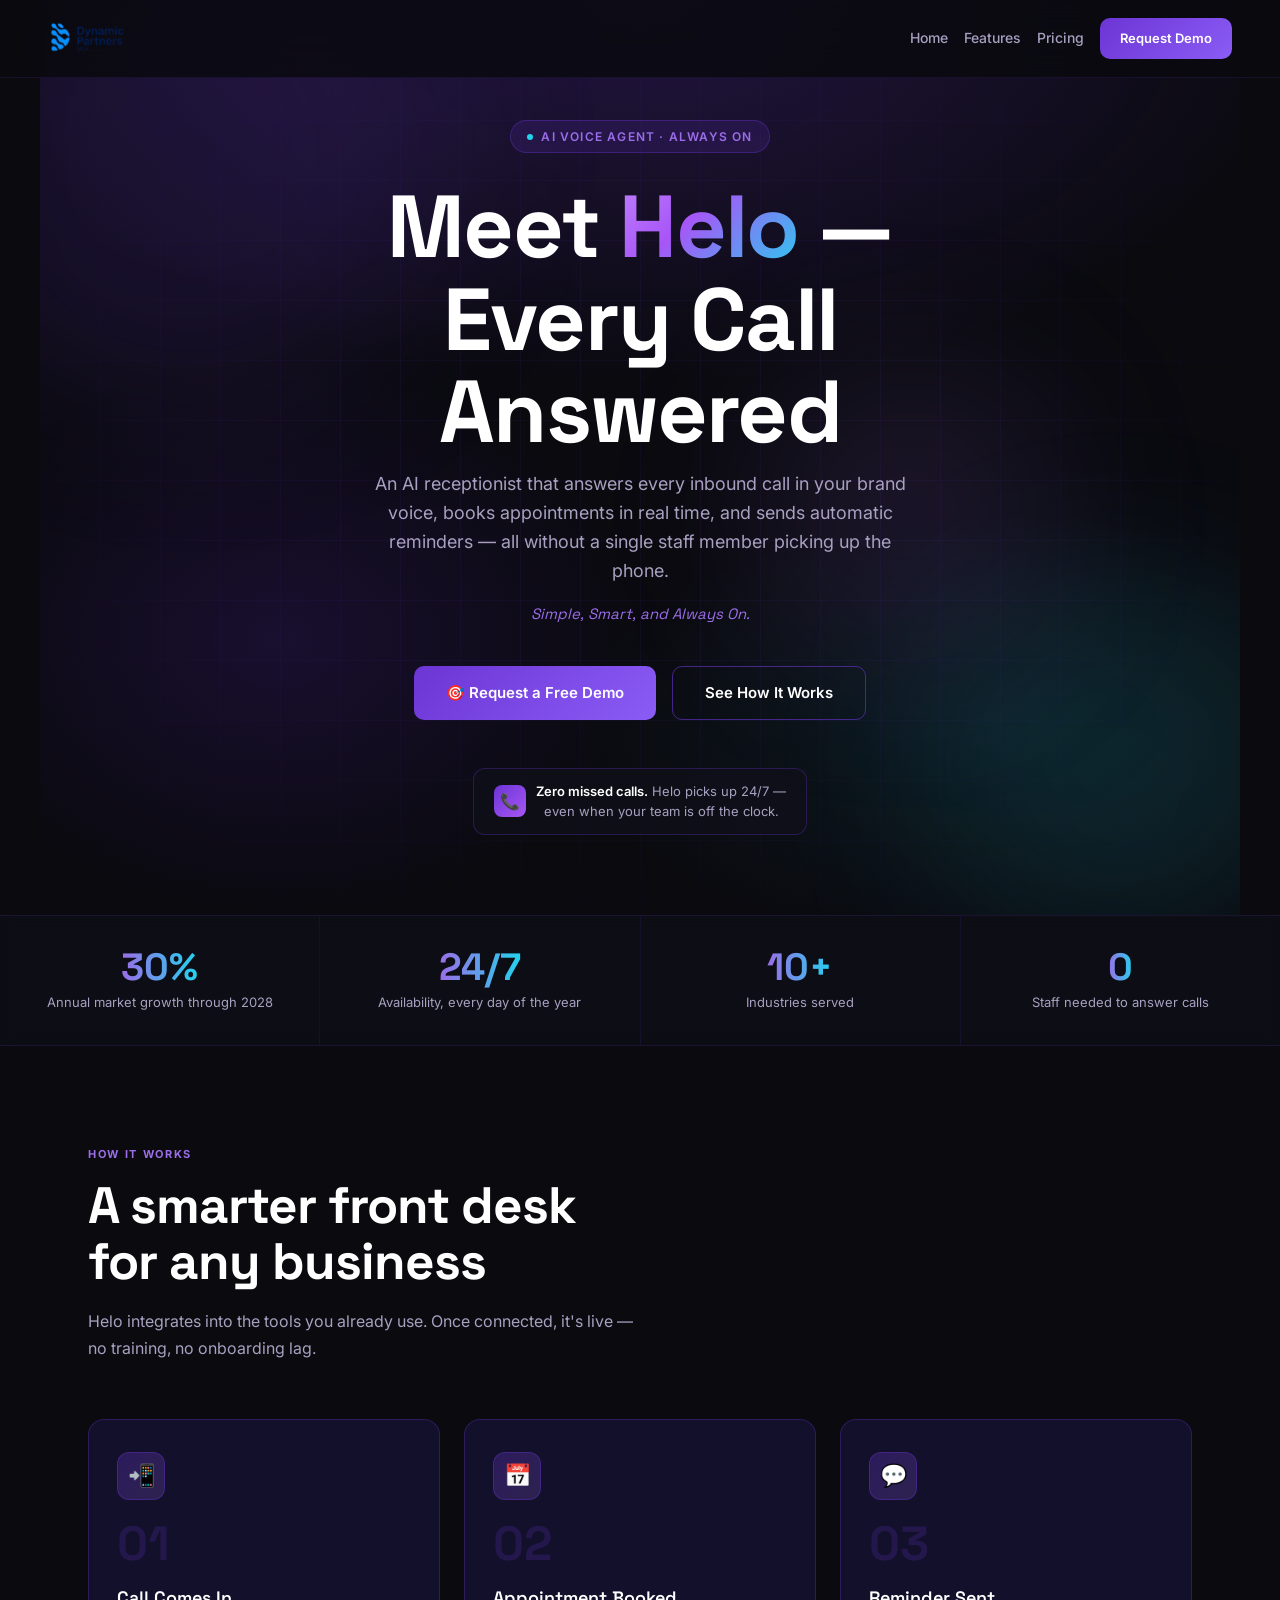
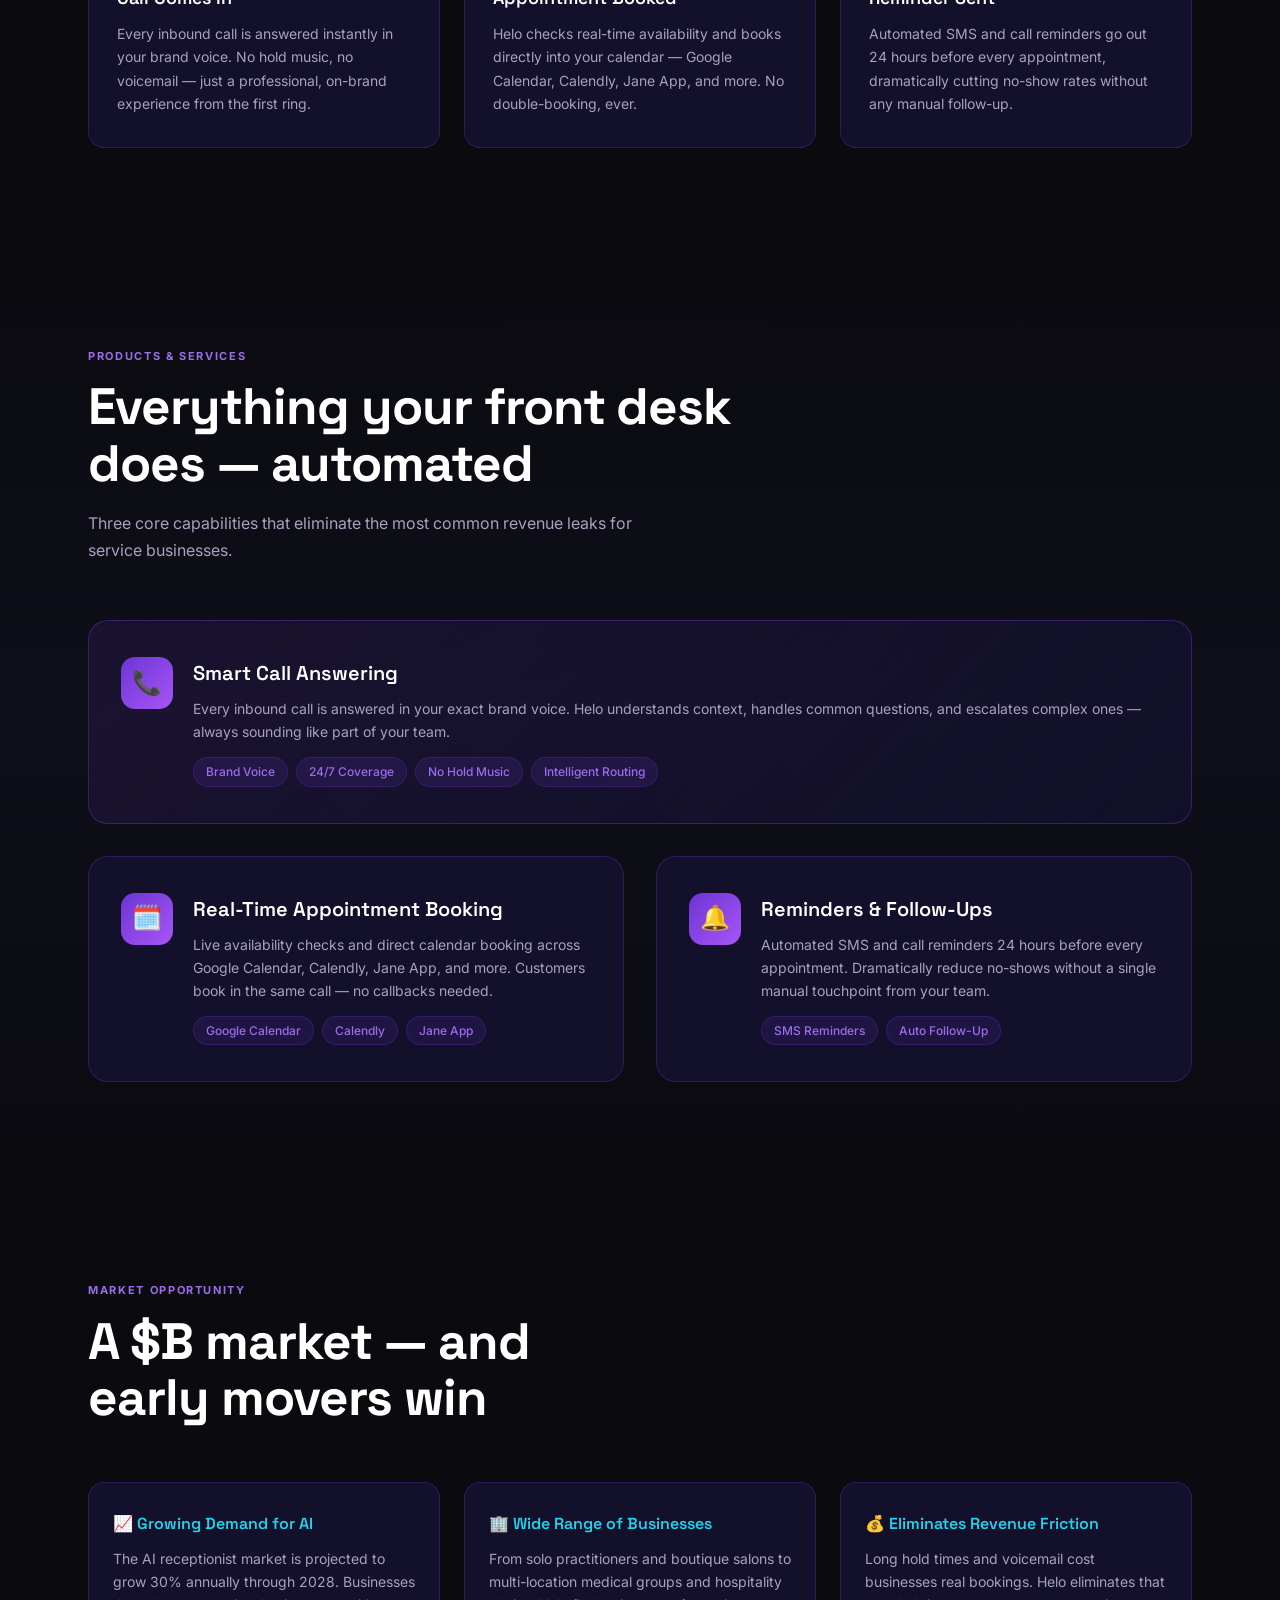
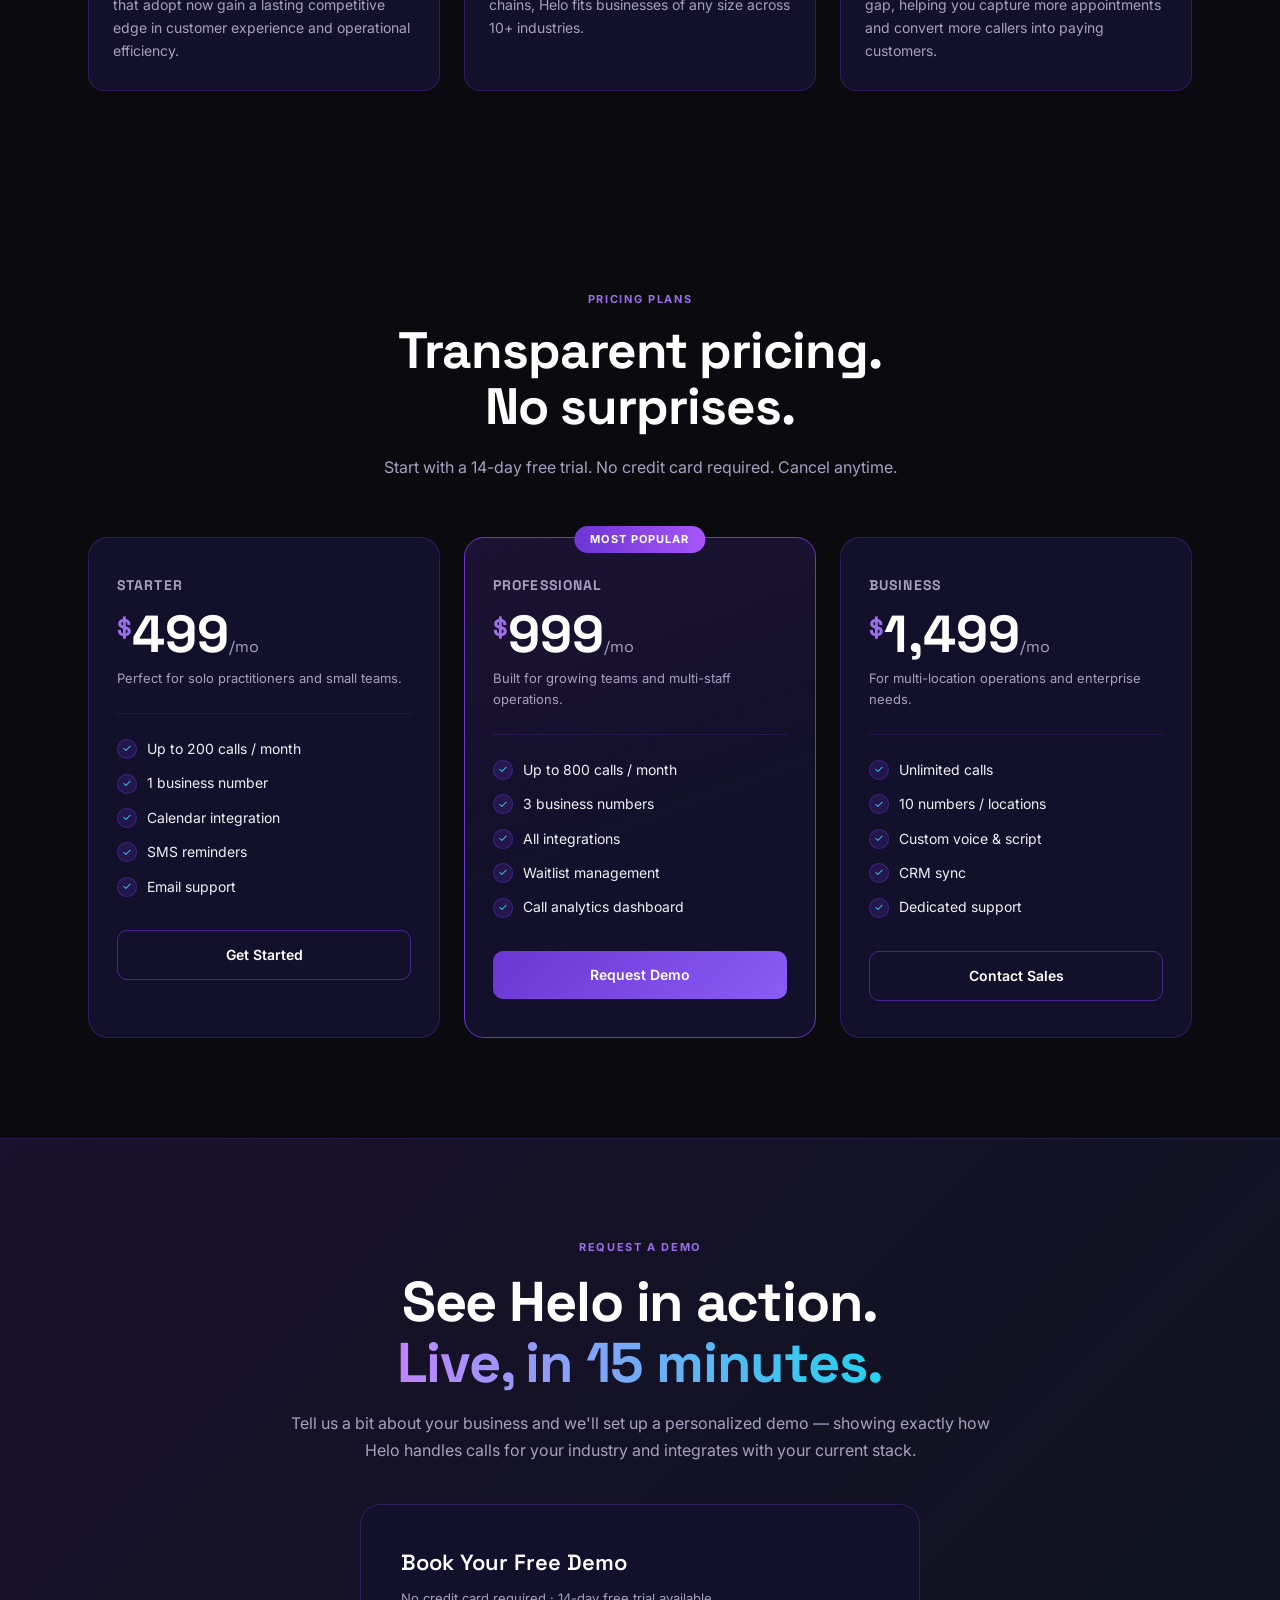
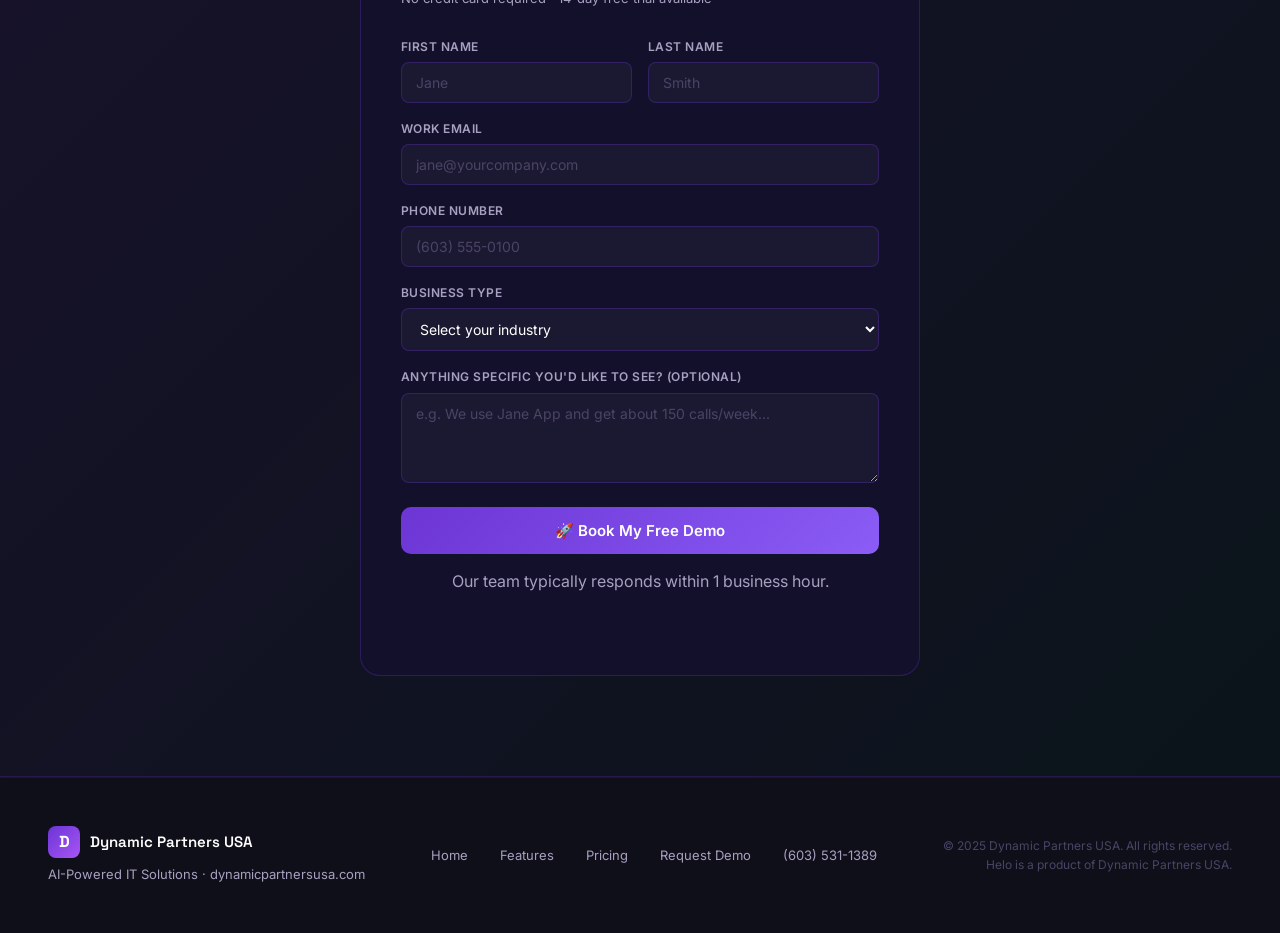
==== helo.html @ d0896f59 "Add files via upload" ====
<!DOCTYPE html>
<html lang="en">
<head>
  <meta charset="UTF-8" />
  <meta name="viewport" content="width=device-width, initial-scale=1.0" />
  <title>Helo – AI Voice Agent | Dynamic Partners USA</title>
  <meta name="description" content="Helo is an AI voice agent that answers every call, books appointments in real time, and sends automatic reminders — all without a single staff member picking up the phone." />
  <link rel="preconnect" href="https://fonts.googleapis.com" />
  <link rel="preconnect" href="https://fonts.gstatic.com" crossorigin />
  <link href="https://fonts.googleapis.com/css2?family=Inter:wght@300;400;500;600;700;800;900&family=Space+Grotesk:wght@400;500;600;700&display=swap" rel="stylesheet" />
  <style>
    *, *::before, *::after { box-sizing: border-box; margin: 0; padding: 0; }

    :root {
      --bg: #0a0a0f;
      --bg2: #0f0f1a;
      --purple-deep: #1a0a3d;
      --purple-mid: #3b1a7a;
      --purple-bright: #6c35d4;
      --purple-light: #9b6de8;
      --cyan: #22d3ee;
      --cyan-dim: #0ea5e9;
      --white: #ffffff;
      --gray-1: #f1f0f5;
      --gray-2: #a8a0c0;
      --gray-3: #4a4465;
      --card-bg: #12102a;
      --card-border: rgba(108,53,212,0.3);
      --font-head: 'Space Grotesk', sans-serif;
      --font-body: 'Inter', sans-serif;
    }

    html { scroll-behavior: smooth; }

    body {
      background: var(--bg);
      color: var(--white);
      font-family: var(--font-body);
      line-height: 1.6;
      overflow-x: hidden;
    }

    /* ── NAV ── */
    nav {
      position: fixed;
      top: 0; left: 0; right: 0;
      z-index: 100;
      display: flex;
      align-items: center;
      justify-content: space-between;
      padding: 18px 48px;
      background: rgba(10,10,15,0.85);
      backdrop-filter: blur(16px);
      border-bottom: 1px solid rgba(108,53,212,0.15);
    }

    .nav-logo {
      display: flex;
      align-items: center;
      gap: 10px;
      text-decoration: none;
    }

    .nav-logo img {
      height: 32px;
    }

    .nav-logo-text {
      font-family: var(--font-head);
      font-size: 14px;
      font-weight: 600;
      color: var(--white);
      line-height: 1.2;
    }

    .nav-logo-text span {
      display: block;
      font-size: 10px;
      font-weight: 400;
      color: var(--gray-2);
      letter-spacing: 0.08em;
      text-transform: uppercase;
    }

    .nav-cta {
      display: flex;
      align-items: center;
      gap: 16px;
    }

    .nav-link {
      color: var(--gray-2);
      text-decoration: none;
      font-size: 14px;
      font-weight: 500;
      transition: color 0.2s;
    }

    .nav-link:hover { color: var(--white); }

    .btn-primary {
      background: linear-gradient(135deg, var(--purple-bright), #8b5cf6);
      color: var(--white);
      border: none;
      padding: 10px 22px;
      border-radius: 8px;
      font-family: var(--font-body);
      font-size: 14px;
      font-weight: 600;
      cursor: pointer;
      text-decoration: none;
      display: inline-flex;
      align-items: center;
      gap: 8px;
      transition: opacity 0.2s, transform 0.15s;
    }

    .btn-primary:hover { opacity: 0.9; transform: translateY(-1px); }

    .btn-outline {
      background: transparent;
      color: var(--white);
      border: 1px solid rgba(108,53,212,0.6);
      padding: 10px 22px;
      border-radius: 8px;
      font-family: var(--font-body);
      font-size: 14px;
      font-weight: 600;
      cursor: pointer;
      text-decoration: none;
      display: inline-flex;
      align-items: center;
      gap: 8px;
      transition: border-color 0.2s, background 0.2s;
    }

    .btn-outline:hover {
      border-color: var(--purple-bright);
      background: rgba(108,53,212,0.1);
    }

    /* ── HERO ── */
    .hero {
      min-height: 100vh;
      display: flex;
      align-items: center;
      justify-content: center;
      position: relative;
      overflow: hidden;
      padding: 120px 48px 80px;
      text-align: center;
    }

    .hero-bg {
      position: absolute;
      inset: 0;
      background:
        radial-gradient(ellipse 80% 60% at 50% 0%, rgba(108,53,212,0.25) 0%, transparent 70%),
        radial-gradient(ellipse 60% 40% at 80% 80%, rgba(34,211,238,0.08) 0%, transparent 60%),
        radial-gradient(ellipse 50% 50% at 20% 70%, rgba(59,26,122,0.3) 0%, transparent 60%);
    }

    /* animated grid */
    .hero-grid {
      position: absolute;
      inset: 0;
      background-image:
        linear-gradient(rgba(108,53,212,0.07) 1px, transparent 1px),
        linear-gradient(90deg, rgba(108,53,212,0.07) 1px, transparent 1px);
      background-size: 60px 60px;
      mask-image: radial-gradient(ellipse 80% 80% at 50% 50%, black 30%, transparent 80%);
    }

    /* floating orbs */
    .orb {
      position: absolute;
      border-radius: 50%;
      filter: blur(80px);
      animation: float 8s ease-in-out infinite;
    }

    .orb-1 {
      width: 500px; height: 500px;
      background: rgba(108,53,212,0.15);
      top: -100px; left: -100px;
      animation-delay: 0s;
    }

    .orb-2 {
      width: 400px; height: 400px;
      background: rgba(34,211,238,0.08);
      bottom: -50px; right: -80px;
      animation-delay: -3s;
    }

    .orb-3 {
      width: 300px; height: 300px;
      background: rgba(155,109,232,0.12);
      top: 40%; left: 60%;
      animation-delay: -5s;
    }

    @keyframes float {
      0%, 100% { transform: translateY(0px) scale(1); }
      50% { transform: translateY(-30px) scale(1.05); }
    }

    .hero-content {
      position: relative;
      z-index: 2;
      max-width: 780px;
    }

    .hero-eyebrow {
      display: inline-flex;
      align-items: center;
      gap: 8px;
      background: rgba(108,53,212,0.15);
      border: 1px solid rgba(108,53,212,0.35);
      border-radius: 100px;
      padding: 6px 16px;
      font-size: 12px;
      font-weight: 600;
      color: var(--purple-light);
      letter-spacing: 0.1em;
      text-transform: uppercase;
      margin-bottom: 28px;
    }

    .hero-eyebrow::before {
      content: '';
      width: 6px; height: 6px;
      background: var(--cyan);
      border-radius: 50%;
      animation: pulse 2s ease-in-out infinite;
    }

    @keyframes pulse {
      0%, 100% { opacity: 1; transform: scale(1); }
      50% { opacity: 0.5; transform: scale(1.4); }
    }

    .hero h1 {
      font-family: var(--font-head);
      font-size: clamp(48px, 7vw, 88px);
      font-weight: 700;
      line-height: 1.05;
      letter-spacing: -0.02em;
      margin-bottom: 12px;
    }

    .hero h1 .helo-word {
      background: linear-gradient(135deg, #c084fc 0%, #a855f7 40%, var(--cyan) 100%);
      -webkit-background-clip: text;
      -webkit-text-fill-color: transparent;
      background-clip: text;
    }

    .hero-subtitle {
      font-size: clamp(15px, 2vw, 18px);
      color: var(--gray-2);
      max-width: 560px;
      margin: 0 auto 16px;
      font-weight: 400;
    }

    .hero-tagline {
      font-family: var(--font-head);
      font-size: clamp(13px, 1.5vw, 15px);
      color: var(--purple-light);
      font-style: italic;
      margin-bottom: 40px;
    }

    .hero-actions {
      display: flex;
      gap: 16px;
      justify-content: center;
      flex-wrap: wrap;
    }

    .btn-hero {
      padding: 14px 32px;
      font-size: 15px;
      border-radius: 10px;
    }

    /* phone icon animation */
    .hero-phone-badge {
      display: inline-flex;
      align-items: center;
      gap: 10px;
      background: rgba(15,15,26,0.8);
      border: 1px solid rgba(108,53,212,0.3);
      border-radius: 12px;
      padding: 12px 20px;
      margin-top: 48px;
      font-size: 13px;
      color: var(--gray-2);
    }

    .hero-phone-badge .phone-icon {
      width: 32px; height: 32px;
      background: linear-gradient(135deg, var(--purple-bright), #a855f7);
      border-radius: 8px;
      display: flex;
      align-items: center;
      justify-content: center;
      font-size: 16px;
      flex-shrink: 0;
    }

    .hero-phone-badge strong {
      color: var(--white);
      font-weight: 600;
    }

    /* ── STATS BAR ── */
    .stats-bar {
      display: flex;
      justify-content: center;
      gap: 0;
      flex-wrap: wrap;
      border-top: 1px solid rgba(108,53,212,0.15);
      border-bottom: 1px solid rgba(108,53,212,0.15);
      background: rgba(15,15,26,0.6);
      backdrop-filter: blur(8px);
    }

    .stat-item {
      flex: 1;
      min-width: 180px;
      padding: 32px 24px;
      text-align: center;
      border-right: 1px solid rgba(108,53,212,0.12);
    }

    .stat-item:last-child { border-right: none; }

    .stat-num {
      font-family: var(--font-head);
      font-size: 38px;
      font-weight: 700;
      color: var(--white);
      line-height: 1;
      margin-bottom: 6px;
    }

    .stat-num span {
      background: linear-gradient(90deg, var(--purple-light), var(--cyan));
      -webkit-background-clip: text;
      -webkit-text-fill-color: transparent;
      background-clip: text;
    }

    .stat-label {
      font-size: 13px;
      color: var(--gray-2);
      font-weight: 400;
    }

    /* ── SECTIONS ── */
    section {
      padding: 100px 48px;
      max-width: 1200px;
      margin: 0 auto;
    }

    .section-full {
      max-width: 100%;
      padding-left: 0;
      padding-right: 0;
    }

    .section-inner {
      max-width: 1200px;
      margin: 0 auto;
      padding: 0 48px;
    }

    .eyebrow {
      font-size: 11px;
      font-weight: 700;
      letter-spacing: 0.15em;
      text-transform: uppercase;
      color: var(--purple-light);
      margin-bottom: 14px;
    }

    h2 {
      font-family: var(--font-head);
      font-size: clamp(32px, 4vw, 52px);
      font-weight: 700;
      line-height: 1.1;
      letter-spacing: -0.02em;
      margin-bottom: 18px;
    }

    .section-desc {
      font-size: 16px;
      color: var(--gray-2);
      max-width: 560px;
      line-height: 1.7;
    }

    /* ── HOW IT WORKS ── */
    .how-grid {
      display: grid;
      grid-template-columns: repeat(auto-fit, minmax(280px, 1fr));
      gap: 24px;
      margin-top: 56px;
    }

    .how-card {
      background: var(--card-bg);
      border: 1px solid var(--card-border);
      border-radius: 16px;
      padding: 32px 28px;
      position: relative;
      overflow: hidden;
      transition: border-color 0.3s, transform 0.2s;
    }

    .how-card:hover {
      border-color: rgba(108,53,212,0.6);
      transform: translateY(-4px);
    }

    .how-card::before {
      content: '';
      position: absolute;
      top: 0; left: 0; right: 0;
      height: 2px;
      background: linear-gradient(90deg, var(--purple-bright), var(--cyan));
      opacity: 0;
      transition: opacity 0.3s;
    }

    .how-card:hover::before { opacity: 1; }

    .how-card-num {
      font-family: var(--font-head);
      font-size: 48px;
      font-weight: 700;
      color: rgba(108,53,212,0.2);
      line-height: 1;
      margin-bottom: 16px;
    }

    .how-icon {
      width: 48px; height: 48px;
      background: linear-gradient(135deg, rgba(108,53,212,0.3), rgba(155,109,232,0.2));
      border: 1px solid rgba(108,53,212,0.35);
      border-radius: 12px;
      display: flex;
      align-items: center;
      justify-content: center;
      font-size: 22px;
      margin-bottom: 20px;
    }

    .how-card h3 {
      font-family: var(--font-head);
      font-size: 18px;
      font-weight: 600;
      margin-bottom: 10px;
    }

    .how-card p {
      font-size: 14px;
      color: var(--gray-2);
      line-height: 1.65;
    }

    /* ── FEATURES ── */
    .features-section {
      background: linear-gradient(180deg, var(--bg) 0%, var(--bg2) 50%, var(--bg) 100%);
    }

    .features-grid {
      display: grid;
      grid-template-columns: 1fr 1fr;
      gap: 32px;
      margin-top: 56px;
    }

    .feature-card {
      background: var(--card-bg);
      border: 1px solid var(--card-border);
      border-radius: 20px;
      padding: 36px 32px;
      display: flex;
      gap: 20px;
      align-items: flex-start;
      transition: border-color 0.3s, background 0.3s;
    }

    .feature-card:hover {
      border-color: rgba(108,53,212,0.5);
      background: rgba(18,16,42,0.9);
    }

    .feature-card.featured {
      grid-column: 1 / -1;
      border-color: rgba(108,53,212,0.4);
      background: linear-gradient(135deg, rgba(108,53,212,0.12), rgba(18,16,42,0.95));
    }

    .feature-icon-wrap {
      width: 52px; height: 52px;
      background: linear-gradient(135deg, var(--purple-bright), #a855f7);
      border-radius: 14px;
      display: flex;
      align-items: center;
      justify-content: center;
      font-size: 24px;
      flex-shrink: 0;
    }

    .feature-card h3 {
      font-family: var(--font-head);
      font-size: 20px;
      font-weight: 600;
      margin-bottom: 8px;
      color: var(--white);
    }

    .feature-card p {
      font-size: 14px;
      color: var(--gray-2);
      line-height: 1.65;
    }

    .feature-tags {
      display: flex;
      flex-wrap: wrap;
      gap: 8px;
      margin-top: 14px;
    }

    .feature-tag {
      background: rgba(108,53,212,0.15);
      border: 1px solid rgba(108,53,212,0.25);
      border-radius: 100px;
      padding: 4px 12px;
      font-size: 12px;
      color: var(--purple-light);
      font-weight: 500;
    }

    /* ── PRICING ── */
    .pricing-section {
      text-align: center;
    }

    .pricing-grid {
      display: grid;
      grid-template-columns: repeat(auto-fit, minmax(300px, 1fr));
      gap: 24px;
      margin-top: 56px;
      text-align: left;
    }

    .pricing-card {
      background: var(--card-bg);
      border: 1px solid var(--card-border);
      border-radius: 20px;
      padding: 36px 28px;
      position: relative;
      transition: transform 0.2s, border-color 0.3s;
    }

    .pricing-card:hover { transform: translateY(-4px); }

    .pricing-card.popular {
      border-color: var(--purple-bright);
      background: linear-gradient(160deg, rgba(108,53,212,0.18), var(--card-bg) 60%);
    }

    .popular-badge {
      position: absolute;
      top: -12px;
      left: 50%;
      transform: translateX(-50%);
      background: linear-gradient(90deg, var(--purple-bright), #a855f7);
      color: var(--white);
      font-size: 11px;
      font-weight: 700;
      letter-spacing: 0.1em;
      text-transform: uppercase;
      padding: 5px 16px;
      border-radius: 100px;
      white-space: nowrap;
    }

    .pricing-plan-name {
      font-family: var(--font-head);
      font-size: 14px;
      font-weight: 700;
      letter-spacing: 0.08em;
      text-transform: uppercase;
      color: var(--gray-2);
      margin-bottom: 12px;
    }

    .pricing-price {
      font-family: var(--font-head);
      font-size: 52px;
      font-weight: 700;
      color: var(--white);
      line-height: 1;
      margin-bottom: 4px;
    }

    .pricing-price .currency {
      font-size: 24px;
      vertical-align: top;
      margin-top: 8px;
      display: inline-block;
      color: var(--purple-light);
    }

    .pricing-price .period {
      font-size: 16px;
      font-weight: 400;
      color: var(--gray-2);
    }

    .pricing-desc {
      font-size: 13px;
      color: var(--gray-2);
      margin-bottom: 24px;
      margin-top: 8px;
    }

    .pricing-divider {
      height: 1px;
      background: rgba(108,53,212,0.2);
      margin-bottom: 24px;
    }

    .pricing-features {
      list-style: none;
      display: flex;
      flex-direction: column;
      gap: 12px;
      margin-bottom: 32px;
    }

    .pricing-features li {
      display: flex;
      align-items: center;
      gap: 10px;
      font-size: 14px;
      color: var(--gray-1);
    }

    .pricing-features li::before {
      content: '✓';
      width: 20px; height: 20px;
      background: rgba(108,53,212,0.2);
      border: 1px solid rgba(108,53,212,0.4);
      border-radius: 50%;
      display: flex;
      align-items: center;
      justify-content: center;
      font-size: 11px;
      color: var(--cyan);
      flex-shrink: 0;
    }

    .pricing-cta {
      width: 100%;
      padding: 13px;
      border-radius: 10px;
      font-size: 14px;
      justify-content: center;
    }

    /* ── MARKET ── */
    .market-grid {
      display: grid;
      grid-template-columns: repeat(auto-fit, minmax(260px, 1fr));
      gap: 24px;
      margin-top: 56px;
    }

    .market-card {
      background: var(--card-bg);
      border: 1px solid var(--card-border);
      border-radius: 16px;
      padding: 28px 24px;
    }

    .market-card-title {
      font-family: var(--font-head);
      font-size: 16px;
      font-weight: 600;
      color: var(--cyan);
      margin-bottom: 10px;
      display: flex;
      align-items: center;
      gap: 10px;
    }

    .market-card p {
      font-size: 14px;
      color: var(--gray-2);
      line-height: 1.65;
    }

    /* ── DEMO CTA ── */
    .demo-section {
      padding: 100px 48px;
      background: linear-gradient(135deg, rgba(108,53,212,0.15) 0%, rgba(34,211,238,0.05) 100%);
      border-top: 1px solid rgba(108,53,212,0.2);
      border-bottom: 1px solid rgba(108,53,212,0.2);
      text-align: center;
    }

    .demo-inner {
      max-width: 700px;
      margin: 0 auto;
    }

    .demo-inner h2 {
      font-size: clamp(32px, 4.5vw, 56px);
      margin-bottom: 16px;
    }

    .demo-inner p {
      font-size: 16px;
      color: var(--gray-2);
      margin-bottom: 40px;
      line-height: 1.7;
    }

    /* ── DEMO FORM ── */
    .demo-form {
      background: var(--card-bg);
      border: 1px solid var(--card-border);
      border-radius: 20px;
      padding: 40px;
      text-align: left;
      max-width: 560px;
      margin: 0 auto;
    }

    .demo-form h3 {
      font-family: var(--font-head);
      font-size: 22px;
      font-weight: 600;
      margin-bottom: 6px;
      color: var(--white);
    }

    .demo-form .form-sub {
      font-size: 13px;
      color: var(--gray-2);
      margin-bottom: 28px;
    }

    .form-row {
      display: grid;
      grid-template-columns: 1fr 1fr;
      gap: 16px;
    }

    .form-group {
      display: flex;
      flex-direction: column;
      gap: 6px;
      margin-bottom: 16px;
    }

    .form-group label {
      font-size: 12px;
      font-weight: 600;
      color: var(--gray-2);
      letter-spacing: 0.04em;
      text-transform: uppercase;
    }

    .form-group input,
    .form-group select,
    .form-group textarea {
      background: rgba(255,255,255,0.04);
      border: 1px solid rgba(108,53,212,0.3);
      border-radius: 8px;
      padding: 11px 14px;
      color: var(--white);
      font-family: var(--font-body);
      font-size: 14px;
      outline: none;
      transition: border-color 0.2s;
      width: 100%;
    }

    .form-group input::placeholder,
    .form-group textarea::placeholder {
      color: var(--gray-3);
    }

    .form-group input:focus,
    .form-group select:focus,
    .form-group textarea:focus {
      border-color: var(--purple-bright);
    }

    .form-group select option {
      background: var(--bg2);
    }

    .form-group textarea {
      resize: vertical;
      min-height: 90px;
    }

    .form-submit {
      width: 100%;
      padding: 14px;
      border-radius: 10px;
      font-size: 15px;
      font-weight: 600;
      justify-content: center;
      margin-top: 8px;
      cursor: pointer;
      border: none;
    }

    .form-note {
      text-align: center;
      font-size: 12px;
      color: var(--gray-3);
      margin-top: 14px;
    }

    /* ── FOOTER ── */
    footer {
      border-top: 1px solid rgba(108,53,212,0.15);
      padding: 48px;
      display: flex;
      align-items: center;
      justify-content: space-between;
      flex-wrap: wrap;
      gap: 24px;
      background: var(--bg2);
    }

    .footer-brand {
      display: flex;
      flex-direction: column;
      gap: 6px;
    }

    .footer-logo {
      display: flex;
      align-items: center;
      gap: 10px;
    }

    .footer-logo-mark {
      width: 32px; height: 32px;
      background: linear-gradient(135deg, var(--purple-bright), #a855f7);
      border-radius: 8px;
      display: flex;
      align-items: center;
      justify-content: center;
      font-size: 16px;
      font-weight: 700;
      font-family: var(--font-head);
    }

    .footer-logo-text {
      font-family: var(--font-head);
      font-size: 15px;
      font-weight: 600;
    }

    .footer-tagline {
      font-size: 13px;
      color: var(--gray-2);
    }

    .footer-links {
      display: flex;
      gap: 32px;
      flex-wrap: wrap;
    }

    .footer-links a {
      color: var(--gray-2);
      text-decoration: none;
      font-size: 13px;
      transition: color 0.2s;
    }

    .footer-links a:hover { color: var(--white); }

    .footer-right {
      font-size: 12px;
      color: var(--gray-3);
      text-align: right;
    }

    /* ── SUCCESS STATE ── */
    .form-success {
      display: none;
      flex-direction: column;
      align-items: center;
      text-align: center;
      gap: 16px;
      padding: 20px 0;
    }

    .success-icon {
      width: 64px; height: 64px;
      background: linear-gradient(135deg, var(--purple-bright), var(--cyan));
      border-radius: 50%;
      display: flex;
      align-items: center;
      justify-content: center;
      font-size: 28px;
    }

    .form-success h4 {
      font-family: var(--font-head);
      font-size: 22px;
      font-weight: 600;
    }

    .form-success p {
      font-size: 14px;
      color: var(--gray-2);
    }

    /* ── RESPONSIVE ── */
    @media (max-width: 768px) {
      nav { padding: 16px 20px; }
      .nav-cta .nav-link { display: none; }

      .hero { padding: 100px 20px 60px; }

      section { padding: 70px 20px; }

      .demo-section { padding: 70px 20px; }

      footer { padding: 40px 20px; flex-direction: column; align-items: flex-start; }
      .footer-right { text-align: left; }

      .features-grid { grid-template-columns: 1fr; }
      .feature-card.featured { grid-column: 1; }

      .form-row { grid-template-columns: 1fr; }

      .demo-form { padding: 28px 20px; }

      .stat-item { min-width: 140px; padding: 24px 16px; }
      .stat-num { font-size: 28px; }
    }

    /* Real DP USA logo */
    .dp-real-logo {
      height: 36px;
      width: auto;
      display: block;
    }
    @media (max-width: 768px) {
      .dp-real-logo { height: 30px; }
    }
  </style>
</head>
<body>

  <!-- NAV -->
  <nav>
    <a href="https://dynamicpartnersusa.com" class="nav-logo">
<svg class="dp-real-logo" width="116" height="53" viewBox="0 0 116 53" fill="none" xmlns="http://www.w3.org/2000/svg" xmlns:xlink="http://www.w3.org/1999/xlink">
<rect width="116" height="52.2763" fill="url(#pattern0_802_12)"/>
<defs>
<pattern id="pattern0_802_12" patternContentUnits="objectBoundingBox" width="1" height="1">
<use xlink:href="#image0_802_12" transform="matrix(0.00109649 0 0 0.00243309 -0.0756579 -0.773723)"/>
</pattern>
<image id="image0_802_12" width="1024" height="1024" preserveAspectRatio="none" xlink:href="[data-uri]"/>
</defs>
</svg>
    </a>
    <div class="nav-cta">
      <a href="https://dynamicpartnersusa.com" class="nav-link">Home</a>
      <a href="#features" class="nav-link">Features</a>
      <a href="#pricing" class="nav-link">Pricing</a>
      <a href="#demo" class="btn-primary btn-hero" style="padding:10px 20px;font-size:13px;">Request Demo</a>
    </div>
  </nav>

  <!-- HERO -->
  <section class="hero">
    <div class="hero-bg"></div>
    <div class="hero-grid"></div>
    <div class="orb orb-1"></div>
    <div class="orb orb-2"></div>
    <div class="orb orb-3"></div>

    <div class="hero-content">
      <div class="hero-eyebrow">AI Voice Agent · Always On</div>
      <h1>Meet <span class="helo-word">Helo</span> —<br>Every Call Answered</h1>
      <p class="hero-subtitle">
        An AI receptionist that answers every inbound call in your brand voice, books appointments in real time, and sends automatic reminders — all without a single staff member picking up the phone.
      </p>
      <p class="hero-tagline">Simple, Smart, and Always On.</p>
      <div class="hero-actions">
        <a href="#demo" class="btn-primary btn-hero">🎯 Request a Free Demo</a>
        <a href="#features" class="btn-outline btn-hero">See How It Works</a>
      </div>

      <div class="hero-phone-badge">
        <div class="phone-icon">📞</div>
        <div>
          <strong>Zero missed calls.</strong> Helo picks up 24/7 —<br>
          even when your team is off the clock.
        </div>
      </div>
    </div>
  </section>

  <!-- STATS BAR -->
  <div class="stats-bar">
    <div class="stat-item">
      <div class="stat-num"><span>30%</span></div>
      <div class="stat-label">Annual market growth through 2028</div>
    </div>
    <div class="stat-item">
      <div class="stat-num"><span>24/7</span></div>
      <div class="stat-label">Availability, every day of the year</div>
    </div>
    <div class="stat-item">
      <div class="stat-num"><span>10+</span></div>
      <div class="stat-label">Industries served</div>
    </div>
    <div class="stat-item">
      <div class="stat-num"><span>0</span></div>
      <div class="stat-label">Staff needed to answer calls</div>
    </div>
  </div>

  <!-- HOW IT WORKS -->
  <section id="how">
    <div class="eyebrow">How It Works</div>
    <h2>A smarter front desk<br>for any business</h2>
    <p class="section-desc">
      Helo integrates into the tools you already use. Once connected, it's live — no training, no onboarding lag.
    </p>

    <div class="how-grid">
      <div class="how-card">
        <div class="how-icon">📲</div>
        <div class="how-card-num">01</div>
        <h3>Call Comes In</h3>
        <p>Every inbound call is answered instantly in your brand voice. No hold music, no voicemail — just a professional, on-brand experience from the first ring.</p>
      </div>
      <div class="how-card">
        <div class="how-icon">📅</div>
        <div class="how-card-num">02</div>
        <h3>Appointment Booked</h3>
        <p>Helo checks real-time availability and books directly into your calendar — Google Calendar, Calendly, Jane App, and more. No double-booking, ever.</p>
      </div>
      <div class="how-card">
        <div class="how-icon">💬</div>
        <div class="how-card-num">03</div>
        <h3>Reminder Sent</h3>
        <p>Automated SMS and call reminders go out 24 hours before every appointment, dramatically cutting no-show rates without any manual follow-up.</p>
      </div>
    </div>
  </section>

  <!-- FEATURES -->
  <div class="features-section section-full" id="features">
    <section>
      <div class="eyebrow">Products &amp; Services</div>
      <h2>Everything your front desk<br>does — automated</h2>
      <p class="section-desc">
        Three core capabilities that eliminate the most common revenue leaks for service businesses.
      </p>

      <div class="features-grid">
        <div class="feature-card featured">
          <div class="feature-icon-wrap">📞</div>
          <div>
            <h3>Smart Call Answering</h3>
            <p>Every inbound call is answered in your exact brand voice. Helo understands context, handles common questions, and escalates complex ones — always sounding like part of your team.</p>
            <div class="feature-tags">
              <span class="feature-tag">Brand Voice</span>
              <span class="feature-tag">24/7 Coverage</span>
              <span class="feature-tag">No Hold Music</span>
              <span class="feature-tag">Intelligent Routing</span>
            </div>
          </div>
        </div>

        <div class="feature-card">
          <div class="feature-icon-wrap">🗓️</div>
          <div>
            <h3>Real-Time Appointment Booking</h3>
            <p>Live availability checks and direct calendar booking across Google Calendar, Calendly, Jane App, and more. Customers book in the same call — no callbacks needed.</p>
            <div class="feature-tags">
              <span class="feature-tag">Google Calendar</span>
              <span class="feature-tag">Calendly</span>
              <span class="feature-tag">Jane App</span>
            </div>
          </div>
        </div>

        <div class="feature-card">
          <div class="feature-icon-wrap">🔔</div>
          <div>
            <h3>Reminders &amp; Follow-Ups</h3>
            <p>Automated SMS and call reminders 24 hours before every appointment. Dramatically reduce no-shows without a single manual touchpoint from your team.</p>
            <div class="feature-tags">
              <span class="feature-tag">SMS Reminders</span>
              <span class="feature-tag">Auto Follow-Up</span>
            </div>
          </div>
        </div>
      </div>
    </section>
  </div>

  <!-- MARKET OPPORTUNITY -->
  <section id="market">
    <div class="eyebrow">Market Opportunity</div>
    <h2>A $B market — and<br>early movers win</h2>

    <div class="market-grid">
      <div class="market-card">
        <div class="market-card-title">📈 Growing Demand for AI</div>
        <p>The AI receptionist market is projected to grow 30% annually through 2028. Businesses that adopt now gain a lasting competitive edge in customer experience and operational efficiency.</p>
      </div>
      <div class="market-card">
        <div class="market-card-title">🏢 Wide Range of Businesses</div>
        <p>From solo practitioners and boutique salons to multi-location medical groups and hospitality chains, Helo fits businesses of any size across 10+ industries.</p>
      </div>
      <div class="market-card">
        <div class="market-card-title">💰 Eliminates Revenue Friction</div>
        <p>Long hold times and voicemail cost businesses real bookings. Helo eliminates that gap, helping you capture more appointments and convert more callers into paying customers.</p>
      </div>
    </div>
  </section>

  <!-- PRICING -->
  <section id="pricing" class="pricing-section">
    <div class="eyebrow">Pricing Plans</div>
    <h2>Transparent pricing.<br>No surprises.</h2>
    <p class="section-desc" style="margin: 0 auto;">
      Start with a 14-day free trial. No credit card required. Cancel anytime.
    </p>

    <div class="pricing-grid">
      <!-- Starter -->
      <div class="pricing-card">
        <div class="pricing-plan-name">Starter</div>
        <div class="pricing-price">
          <span class="currency">$</span>499<span class="period">/mo</span>
        </div>
        <p class="pricing-desc">Perfect for solo practitioners and small teams.</p>
        <div class="pricing-divider"></div>
        <ul class="pricing-features">
          <li>Up to 200 calls / month</li>
          <li>1 business number</li>
          <li>Calendar integration</li>
          <li>SMS reminders</li>
          <li>Email support</li>
        </ul>
        <a href="#demo" class="btn-outline pricing-cta">Get Started</a>
      </div>

      <!-- Professional -->
      <div class="pricing-card popular">
        <div class="popular-badge">Most Popular</div>
        <div class="pricing-plan-name">Professional</div>
        <div class="pricing-price">
          <span class="currency">$</span>999<span class="period">/mo</span>
        </div>
        <p class="pricing-desc">Built for growing teams and multi-staff operations.</p>
        <div class="pricing-divider"></div>
        <ul class="pricing-features">
          <li>Up to 800 calls / month</li>
          <li>3 business numbers</li>
          <li>All integrations</li>
          <li>Waitlist management</li>
          <li>Call analytics dashboard</li>
        </ul>
        <a href="#demo" class="btn-primary pricing-cta">Request Demo</a>
      </div>

      <!-- Business -->
      <div class="pricing-card">
        <div class="pricing-plan-name">Business</div>
        <div class="pricing-price">
          <span class="currency">$</span>1,499<span class="period">/mo</span>
        </div>
        <p class="pricing-desc">For multi-location operations and enterprise needs.</p>
        <div class="pricing-divider"></div>
        <ul class="pricing-features">
          <li>Unlimited calls</li>
          <li>10 numbers / locations</li>
          <li>Custom voice &amp; script</li>
          <li>CRM sync</li>
          <li>Dedicated support</li>
        </ul>
        <a href="#demo" class="btn-outline pricing-cta">Contact Sales</a>
      </div>
    </div>
  </section>

  <!-- DEMO CTA -->
  <div class="demo-section" id="demo">
    <div class="demo-inner">
      <div class="eyebrow" style="margin-bottom:14px;">Request a Demo</div>
      <h2>See Helo in action.<br><span style="background:linear-gradient(90deg,#c084fc,#22d3ee);-webkit-background-clip:text;-webkit-text-fill-color:transparent;background-clip:text;">Live, in 15 minutes.</span></h2>
      <p>Tell us a bit about your business and we'll set up a personalized demo — showing exactly how Helo handles calls for your industry and integrates with your current stack.</p>

      <div class="demo-form" id="demoForm">
        <h3>Book Your Free Demo</h3>
        <p class="form-sub">No credit card required · 14-day free trial available</p>

        <div class="form-row">
          <div class="form-group">
            <label>First Name</label>
            <input type="text" id="firstName" placeholder="Jane" />
          </div>
          <div class="form-group">
            <label>Last Name</label>
            <input type="text" id="lastName" placeholder="Smith" />
          </div>
        </div>

        <div class="form-group">
          <label>Work Email</label>
          <input type="email" id="email" placeholder="jane@yourcompany.com" />
        </div>

        <div class="form-group">
          <label>Phone Number</label>
          <input type="tel" id="phone" placeholder="(603) 555-0100" />
        </div>

        <div class="form-group">
          <label>Business Type</label>
          <select id="bizType">
            <option value="" disabled selected>Select your industry</option>
            <option>Medical / Healthcare</option>
            <option>Dental</option>
            <option>Salon / Spa</option>
            <option>Legal Services</option>
            <option>Real Estate</option>
            <option>Hospitality</option>
            <option>Fitness / Wellness</option>
            <option>Other</option>
          </select>
        </div>

        <div class="form-group">
          <label>Anything specific you'd like to see? (optional)</label>
          <textarea id="notes" placeholder="e.g. We use Jane App and get about 150 calls/week..."></textarea>
        </div>

        <button class="btn-primary form-submit" onclick="submitDemo()">🚀 Book My Free Demo</button>
        <p class="form-note">Our team typically responds within 1 business hour.</p>
      </div>

      <div class="form-success" id="formSuccess">
        <div class="success-icon">✓</div>
        <h4>You're all set!</h4>
        <p>We'll reach out within 1 business hour to confirm your demo time.<br>
        Questions? Call us at <strong style="color:var(--white)">(603) 531-1389</strong></p>
      </div>
    </div>
  </div>

  <!-- FOOTER -->
  <footer>
    <div class="footer-brand">
      <div class="footer-logo">
        <div class="footer-logo-mark">D</div>
        <span class="footer-logo-text">Dynamic Partners USA</span>
      </div>
      <p class="footer-tagline">AI-Powered IT Solutions · dynamicpartnersusa.com</p>
    </div>

    <div class="footer-links">
      <a href="https://dynamicpartnersusa.com">Home</a>
      <a href="#features">Features</a>
      <a href="#pricing">Pricing</a>
      <a href="#demo">Request Demo</a>
      <a href="tel:6035311389">(603) 531-1389</a>
    </div>

    <div class="footer-right">
      © 2025 Dynamic Partners USA. All rights reserved.<br>
      Helo is a product of Dynamic Partners USA.
    </div>
  </footer>

  <script>
    function submitDemo() {
      const first = document.getElementById('firstName').value.trim();
      const email = document.getElementById('email').value.trim();
      const biz   = document.getElementById('bizType').value;

      if (!first || !email || !biz) {
        alert('Please fill in your name, email, and business type to continue.');
        return;
      }

      // Simple email validation
      if (!/^[^\s@]+@[^\s@]+\.[^\s@]+$/.test(email)) {
        alert('Please enter a valid email address.');
        return;
      }

      document.getElementById('demoForm').style.display = 'none';
      const successEl = document.getElementById('formSuccess');
      successEl.style.display = 'flex';
    }

    // Smooth scroll offset for fixed nav
    document.querySelectorAll('a[href^="#"]').forEach(anchor => {
      anchor.addEventListener('click', function(e) {
        const target = document.querySelector(this.getAttribute('href'));
        if (target) {
          e.preventDefault();
          const navH = document.querySelector('nav').offsetHeight;
          window.scrollTo({ top: target.offsetTop - navH - 16, behavior: 'smooth' });
        }
      });
    });
  </script>

</body>
</html>
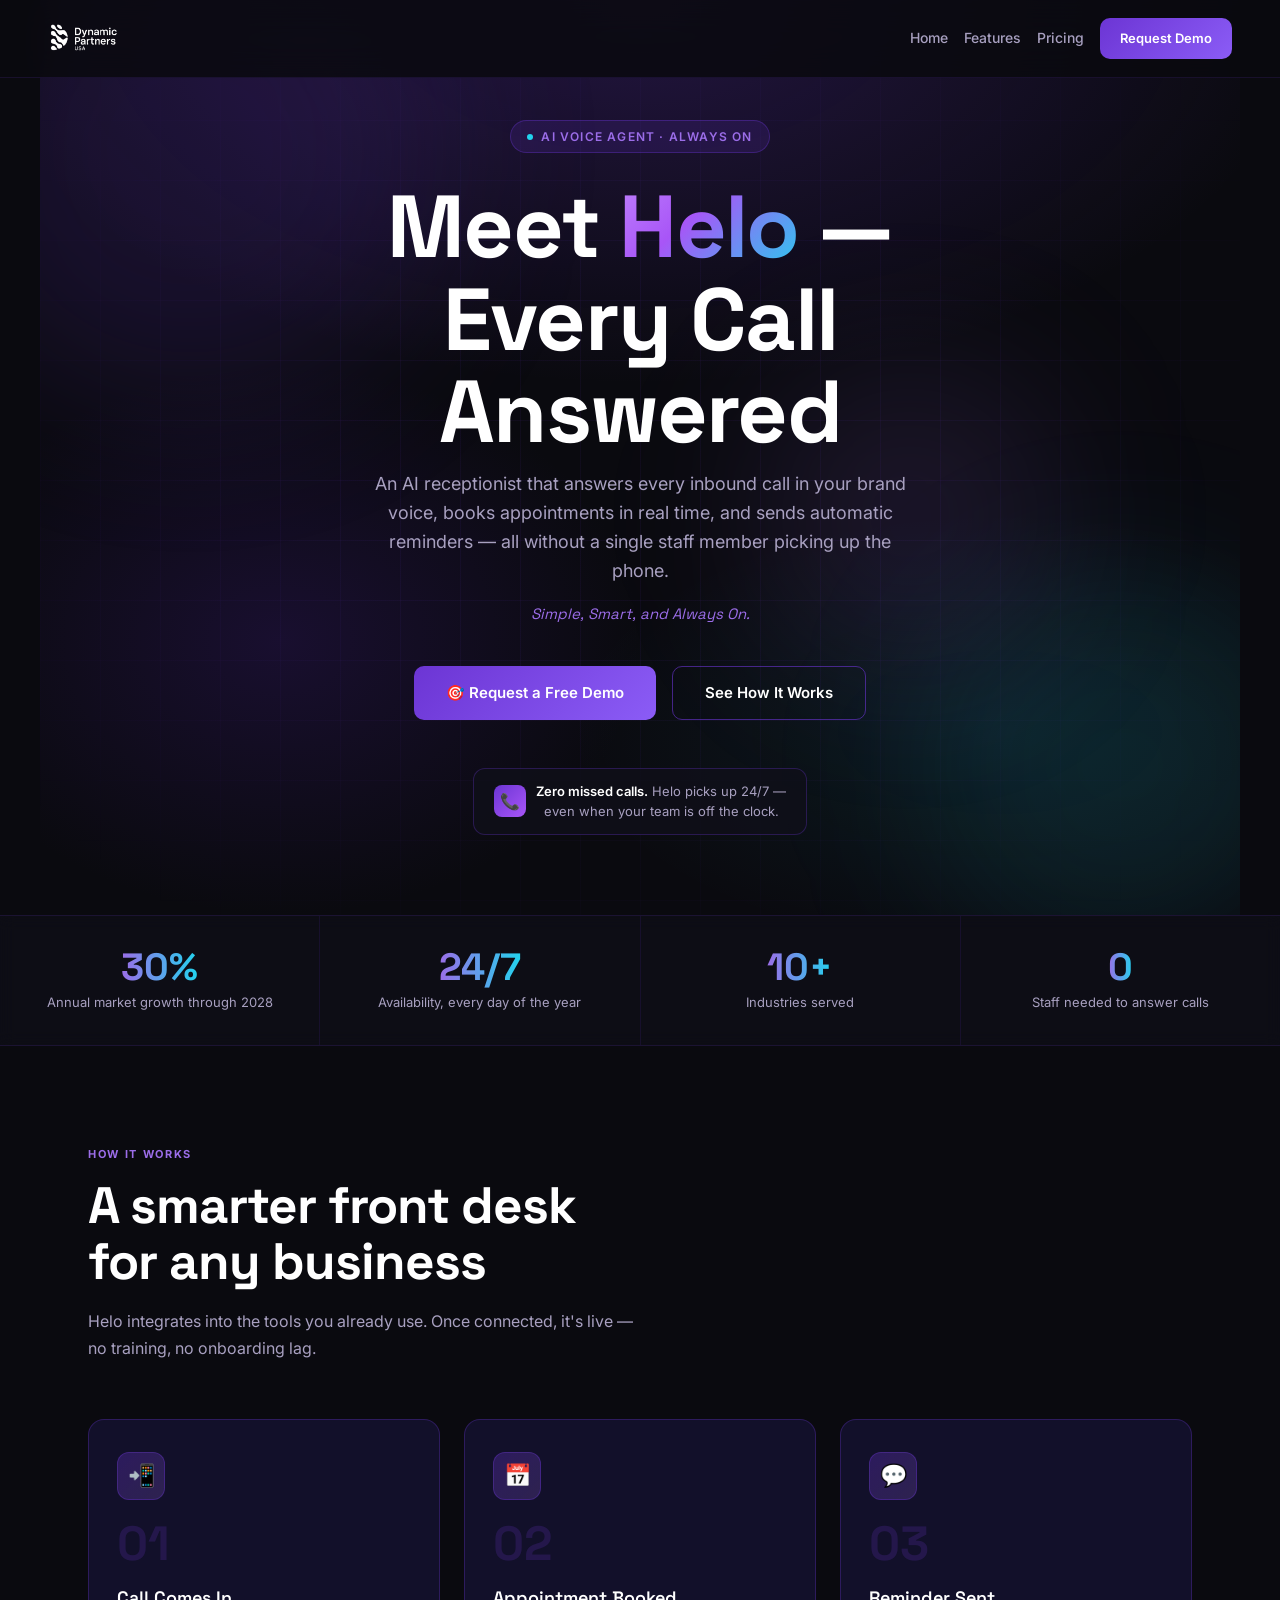
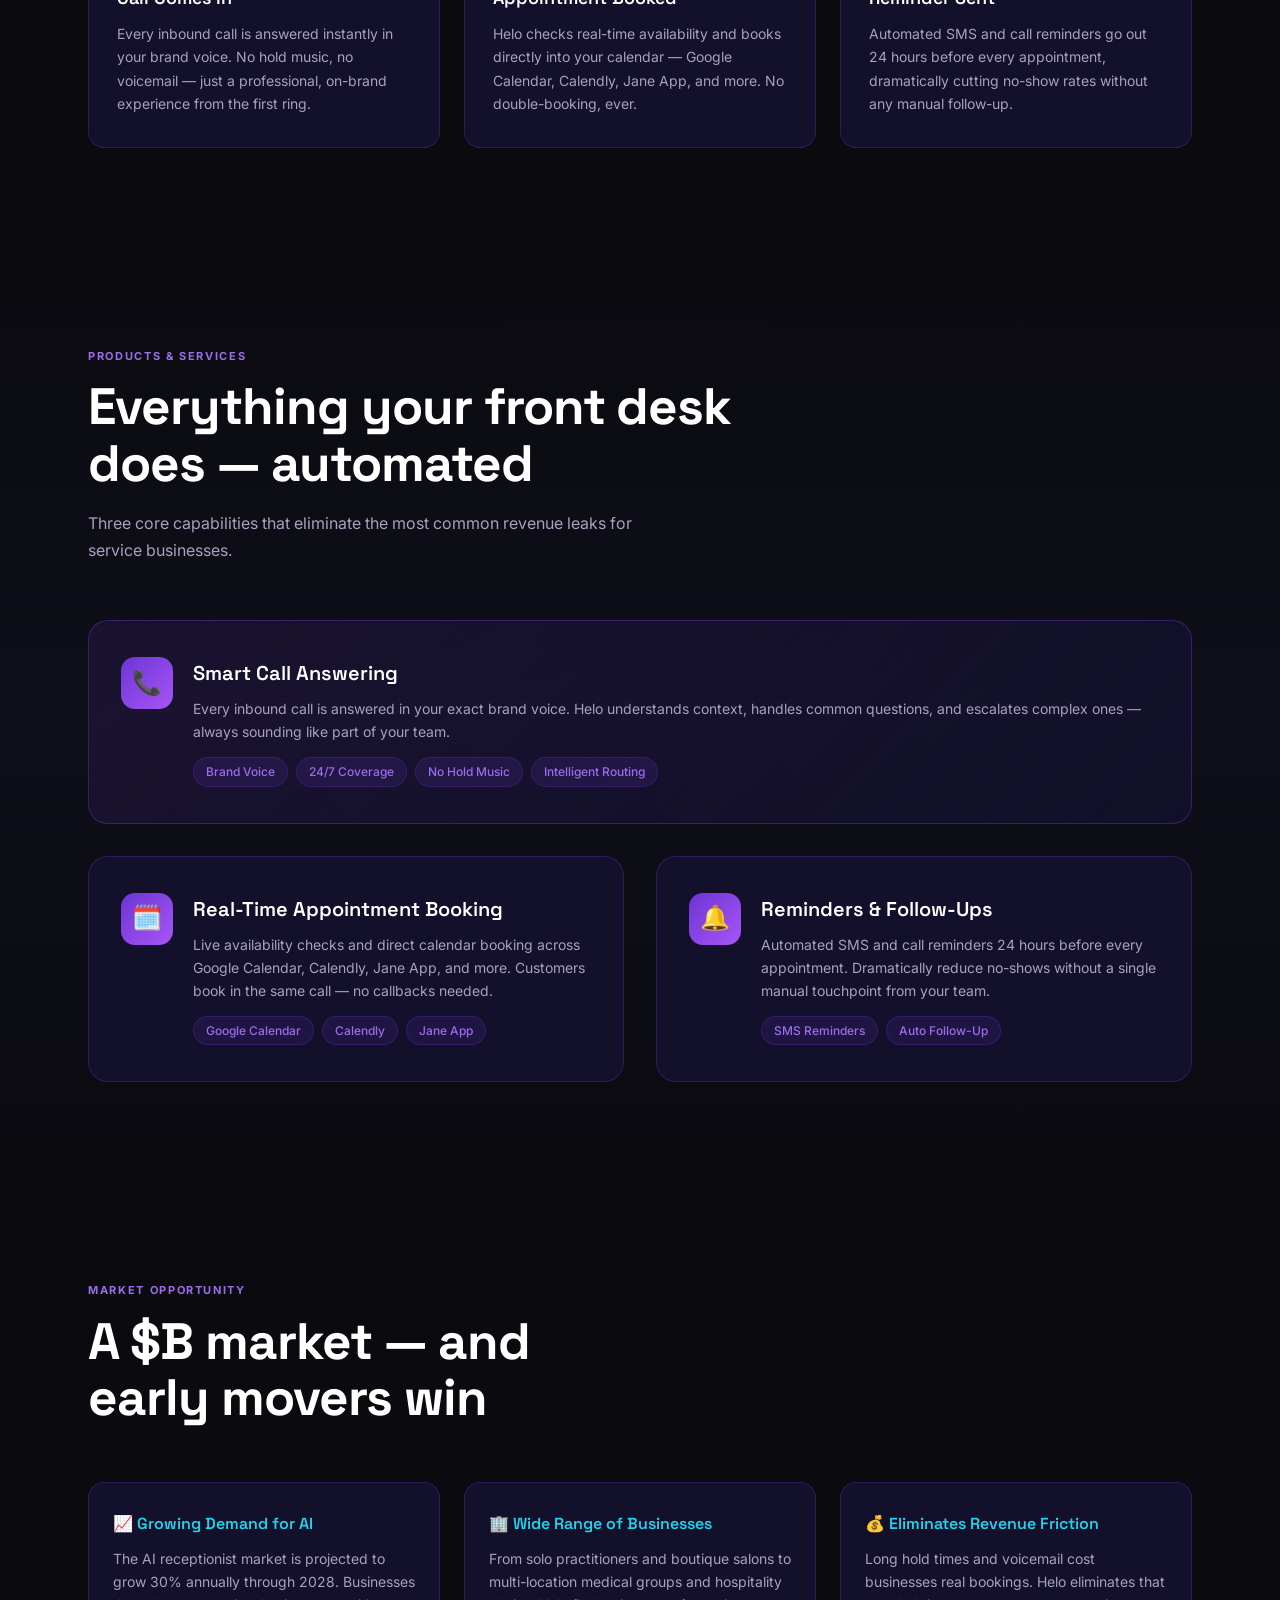
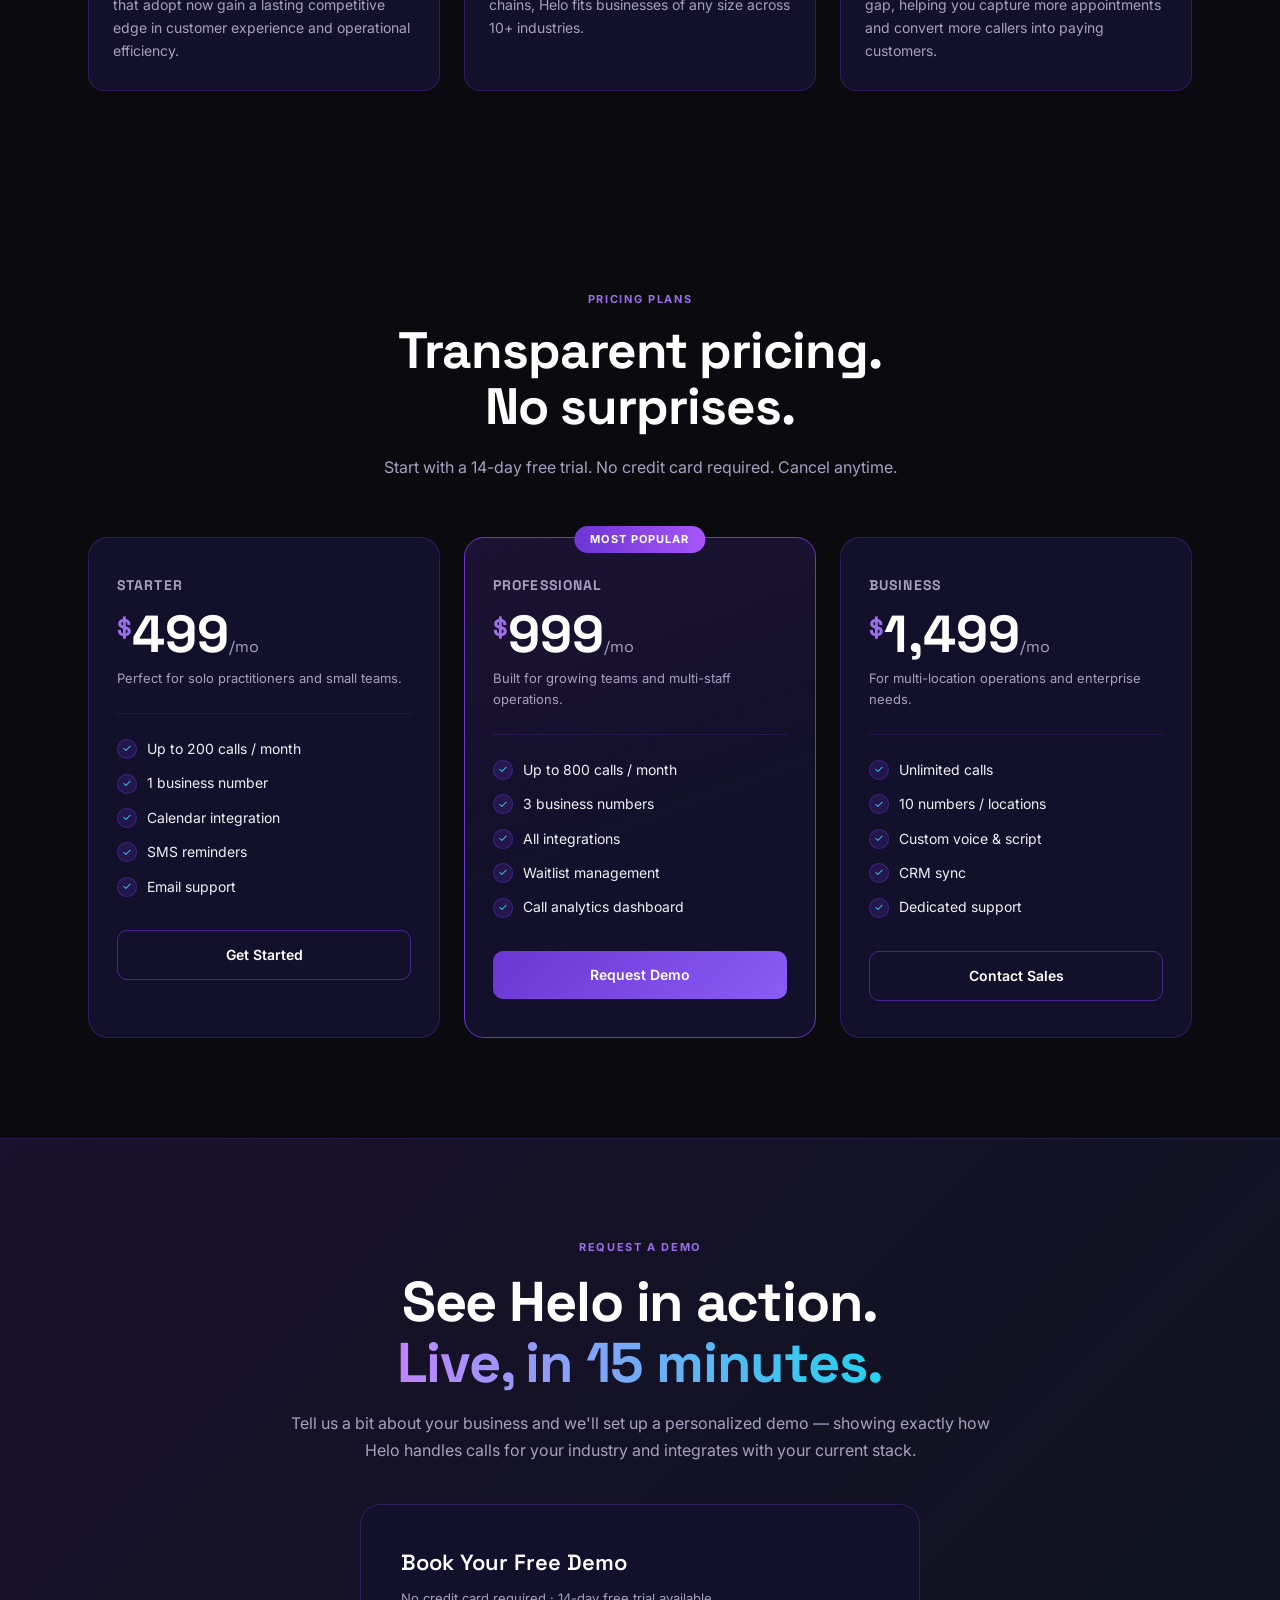
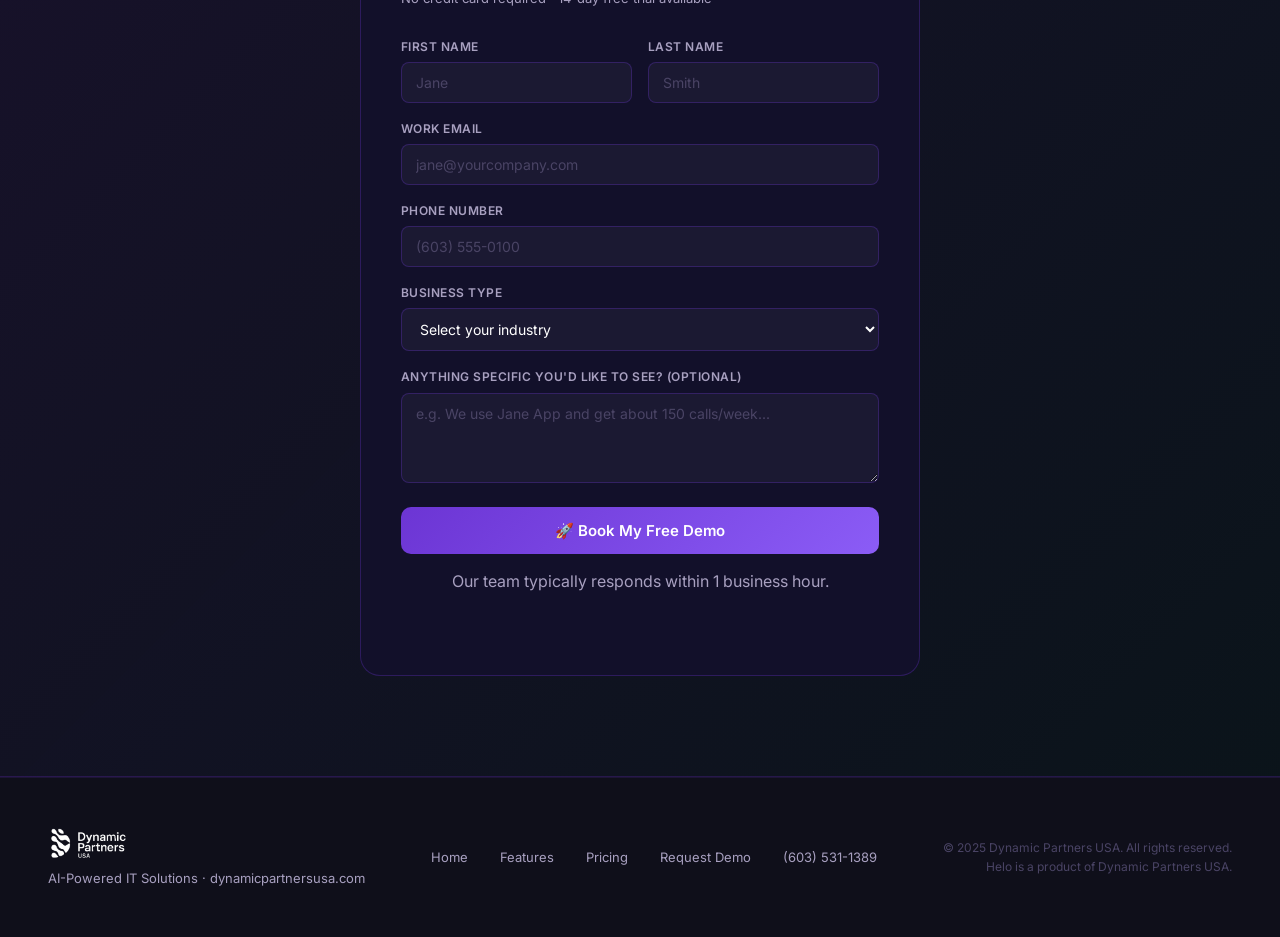
==== commit 02d46352: "Update logo and favicon in header and footer" ====
--- a/helo.html
+++ b/helo.html
@@ -975,15 +975,7 @@
   <!-- NAV -->
   <nav>
     <a href="https://dynamicpartnersusa.com" class="nav-logo">
-<svg class="dp-real-logo" width="116" height="53" viewBox="0 0 116 53" fill="none" xmlns="http://www.w3.org/2000/svg" xmlns:xlink="http://www.w3.org/1999/xlink">
-<rect width="116" height="52.2763" fill="url(#pattern0_802_12)"/>
-<defs>
-<pattern id="pattern0_802_12" patternContentUnits="objectBoundingBox" width="1" height="1">
-<use xlink:href="#image0_802_12" transform="matrix(0.00109649 0 0 0.00243309 -0.0756579 -0.773723)"/>
-</pattern>
-<image id="image0_802_12" width="1024" height="1024" preserveAspectRatio="none" xlink:href="[data-uri]"/>
-</defs>
-</svg>
+<img class="dp-real-logo" src="assets/logo-fr9D8u-a.svg" alt="Dynamic Partners USA Logo" />
     </a>
     <div class="nav-cta">
       <a href="https://dynamicpartnersusa.com" class="nav-link">Home</a>
@@ -1281,8 +1273,7 @@
   <footer>
     <div class="footer-brand">
       <div class="footer-logo">
-        <div class="footer-logo-mark">D</div>
-        <span class="footer-logo-text">Dynamic Partners USA</span>
+        <img class="dp-real-logo" src="assets/logo-fr9D8u-a.svg" alt="Dynamic Partners USA Logo" />
       </div>
       <p class="footer-tagline">AI-Powered IT Solutions · dynamicpartnersusa.com</p>
     </div>
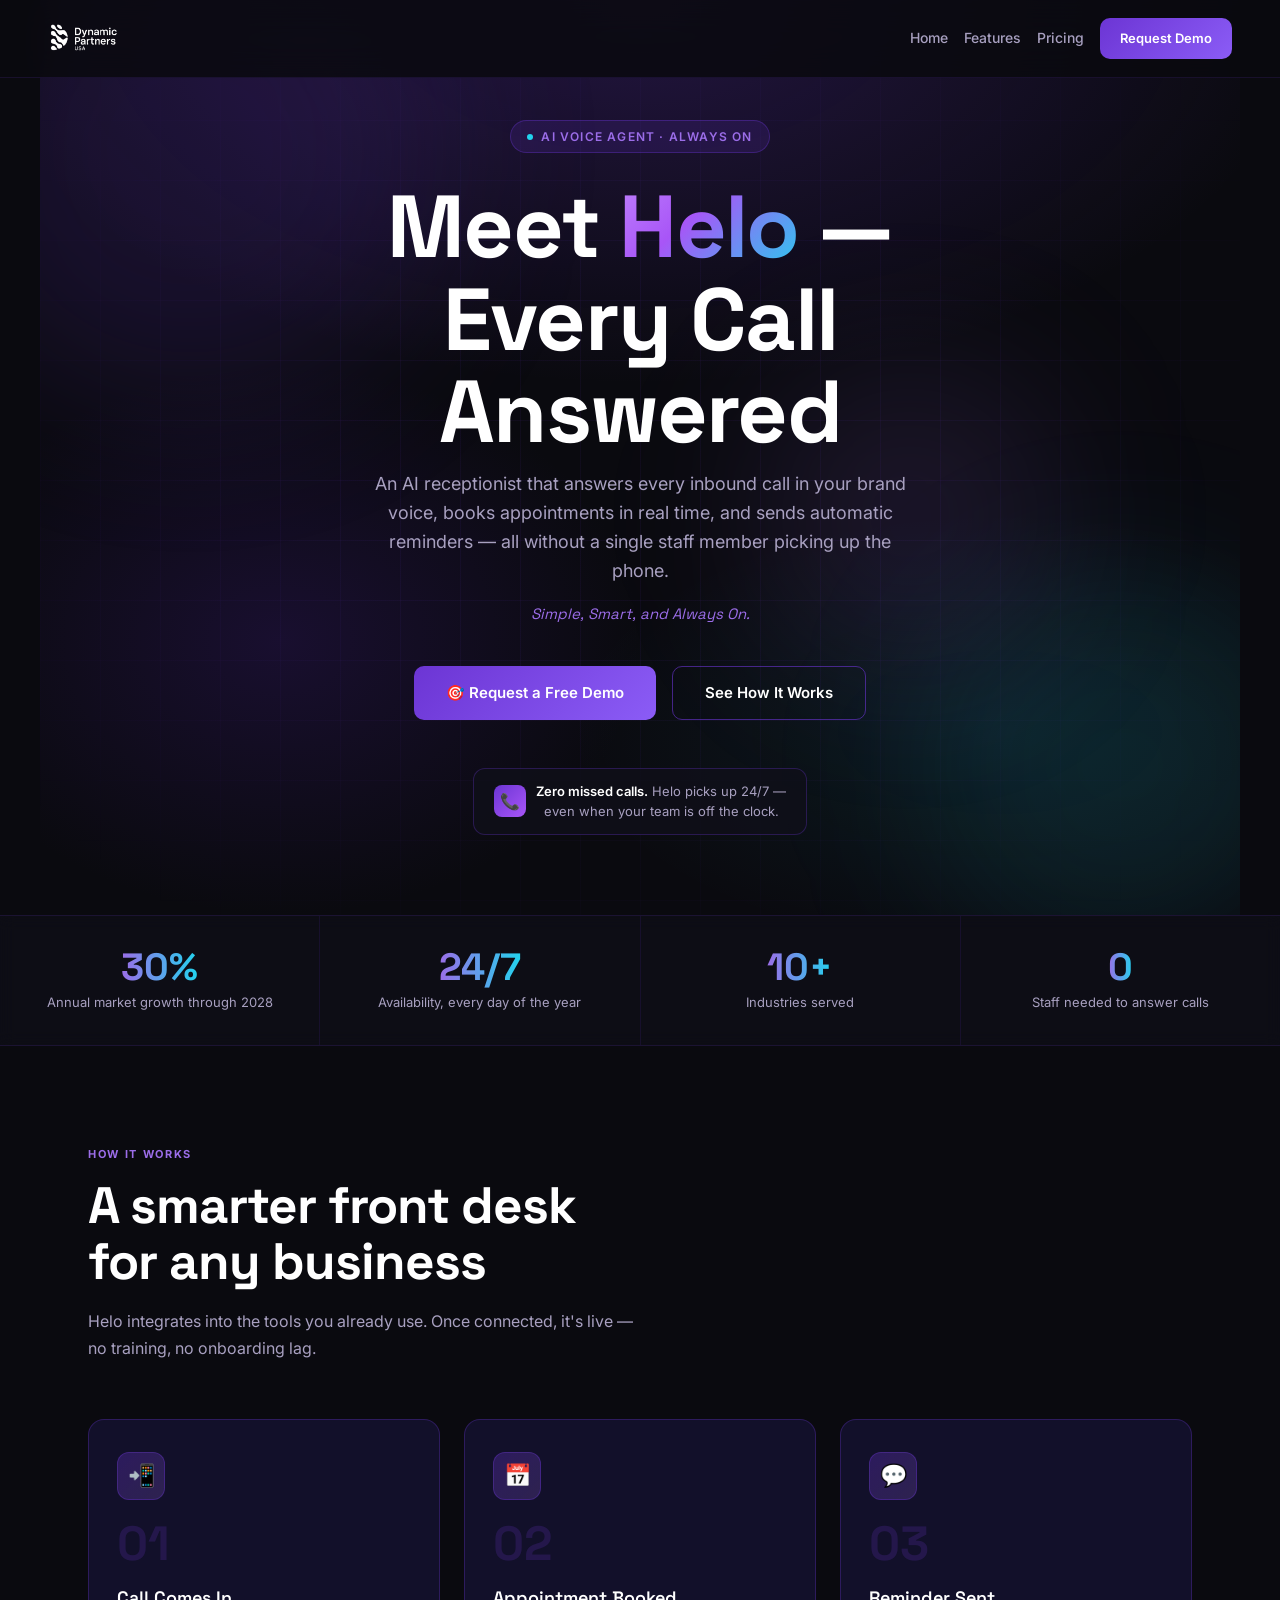
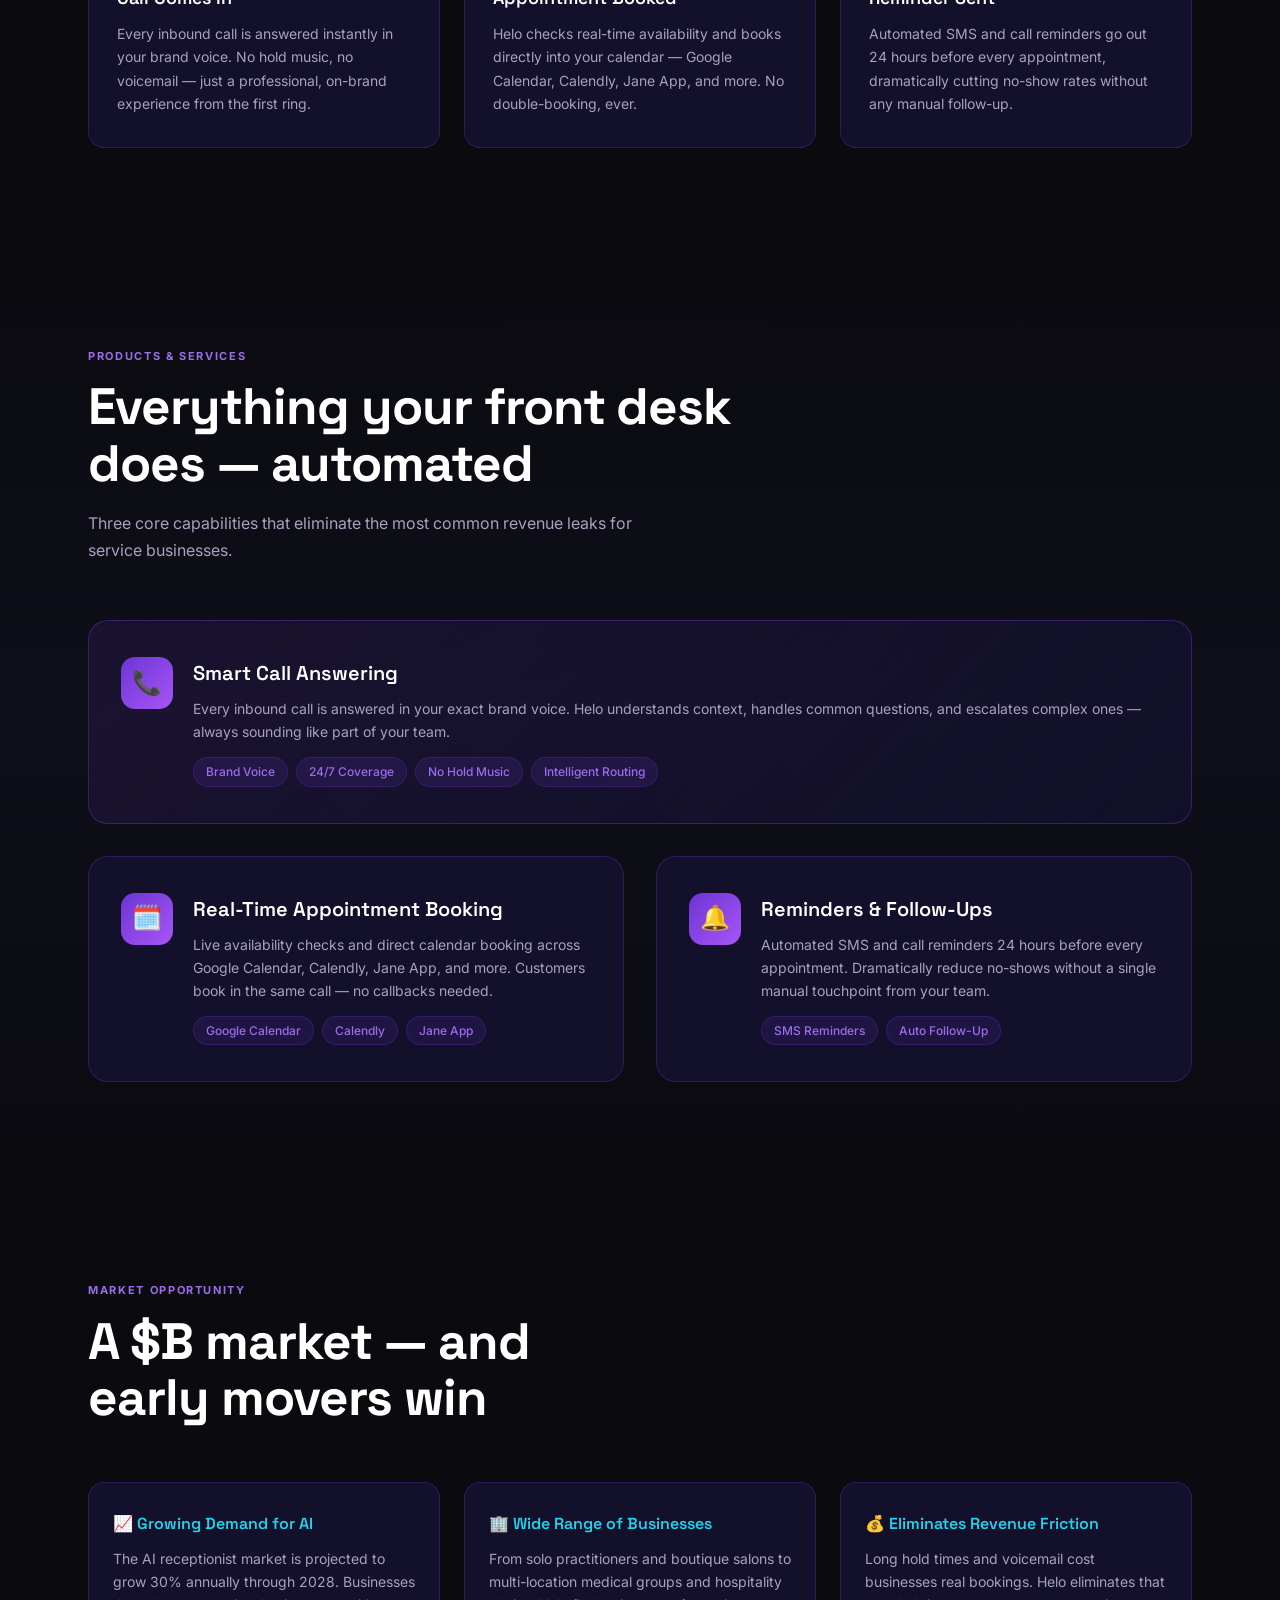
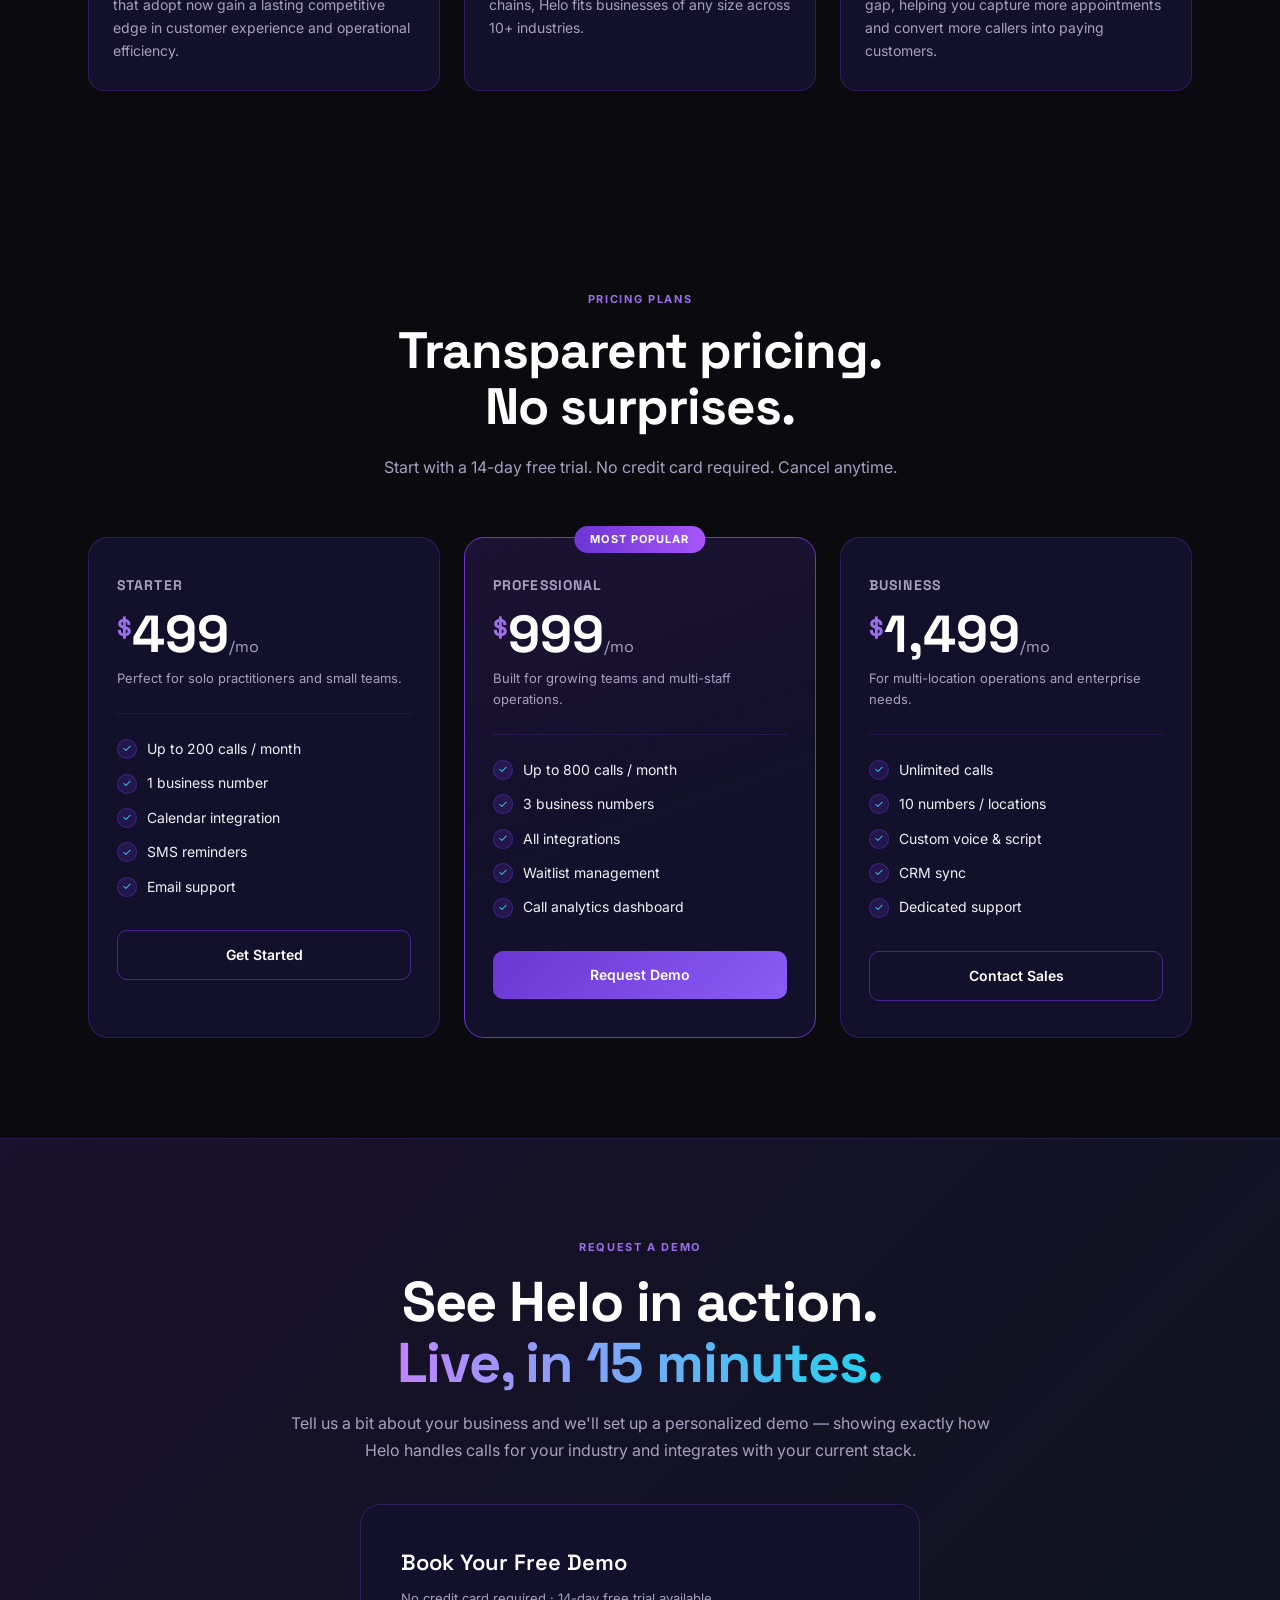
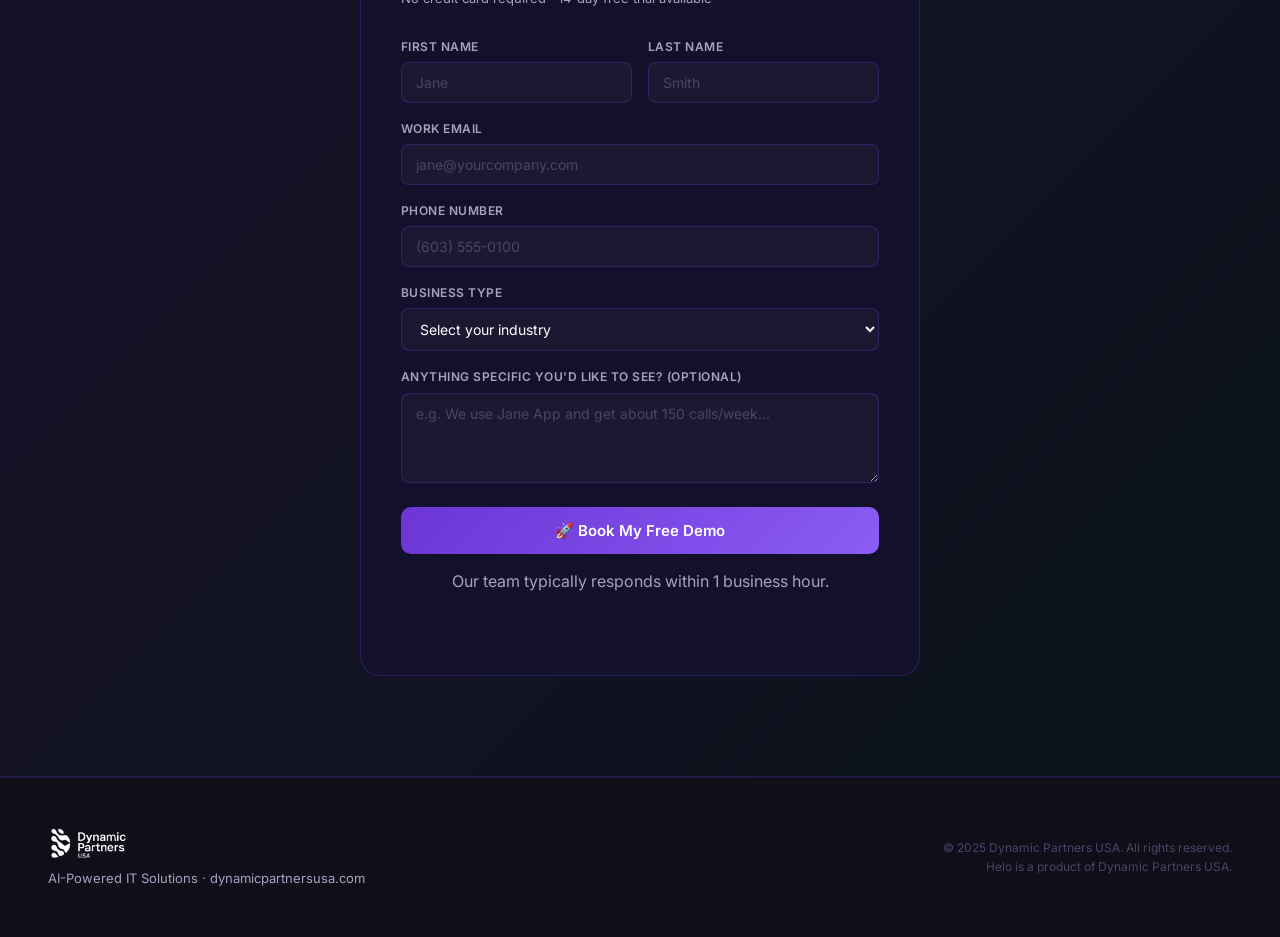
==== commit dc67fbdc: "Remove links from footer in helo.html" ====
--- a/helo.html
+++ b/helo.html
@@ -1278,14 +1278,6 @@
       <p class="footer-tagline">AI-Powered IT Solutions · dynamicpartnersusa.com</p>
     </div>
 
-    <div class="footer-links">
-      <a href="https://dynamicpartnersusa.com">Home</a>
-      <a href="#features">Features</a>
-      <a href="#pricing">Pricing</a>
-      <a href="#demo">Request Demo</a>
-      <a href="tel:6035311389">(603) 531-1389</a>
-    </div>
-
     <div class="footer-right">
       © 2025 Dynamic Partners USA. All rights reserved.<br>
       Helo is a product of Dynamic Partners USA.
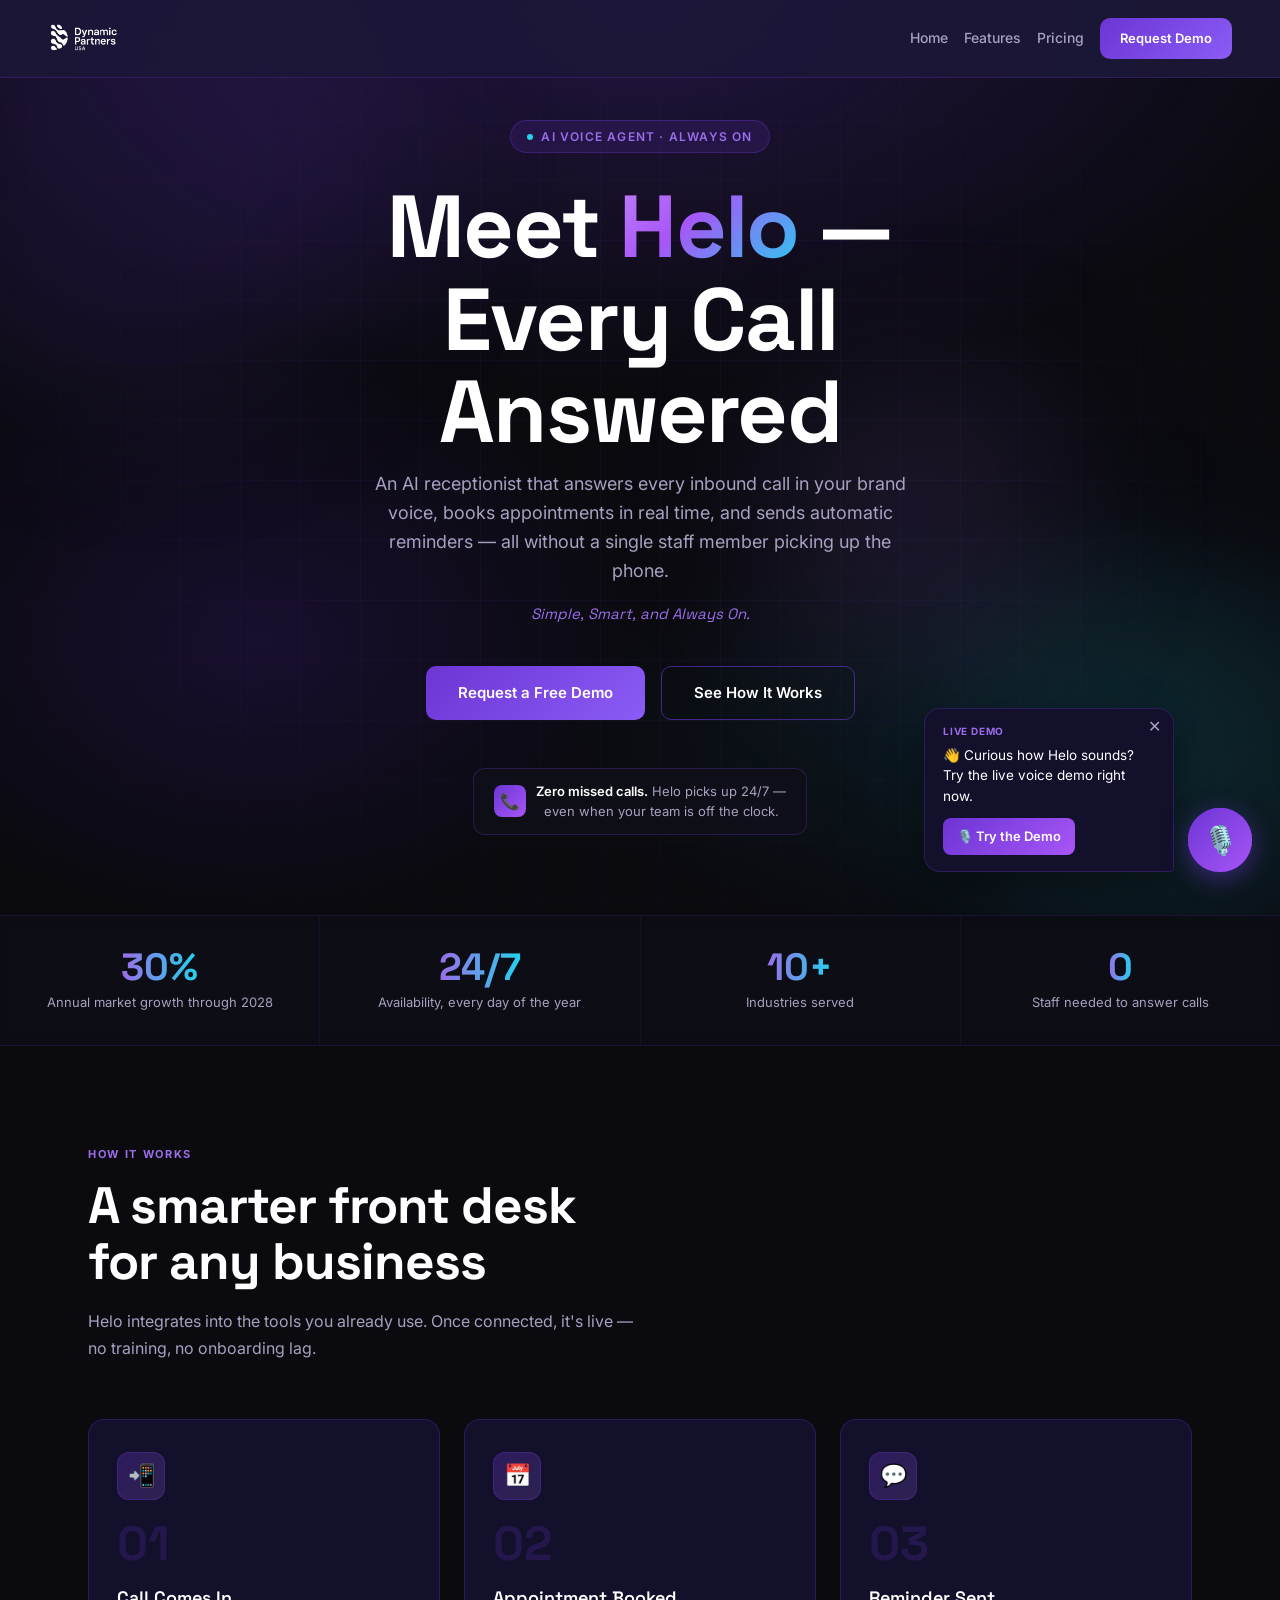
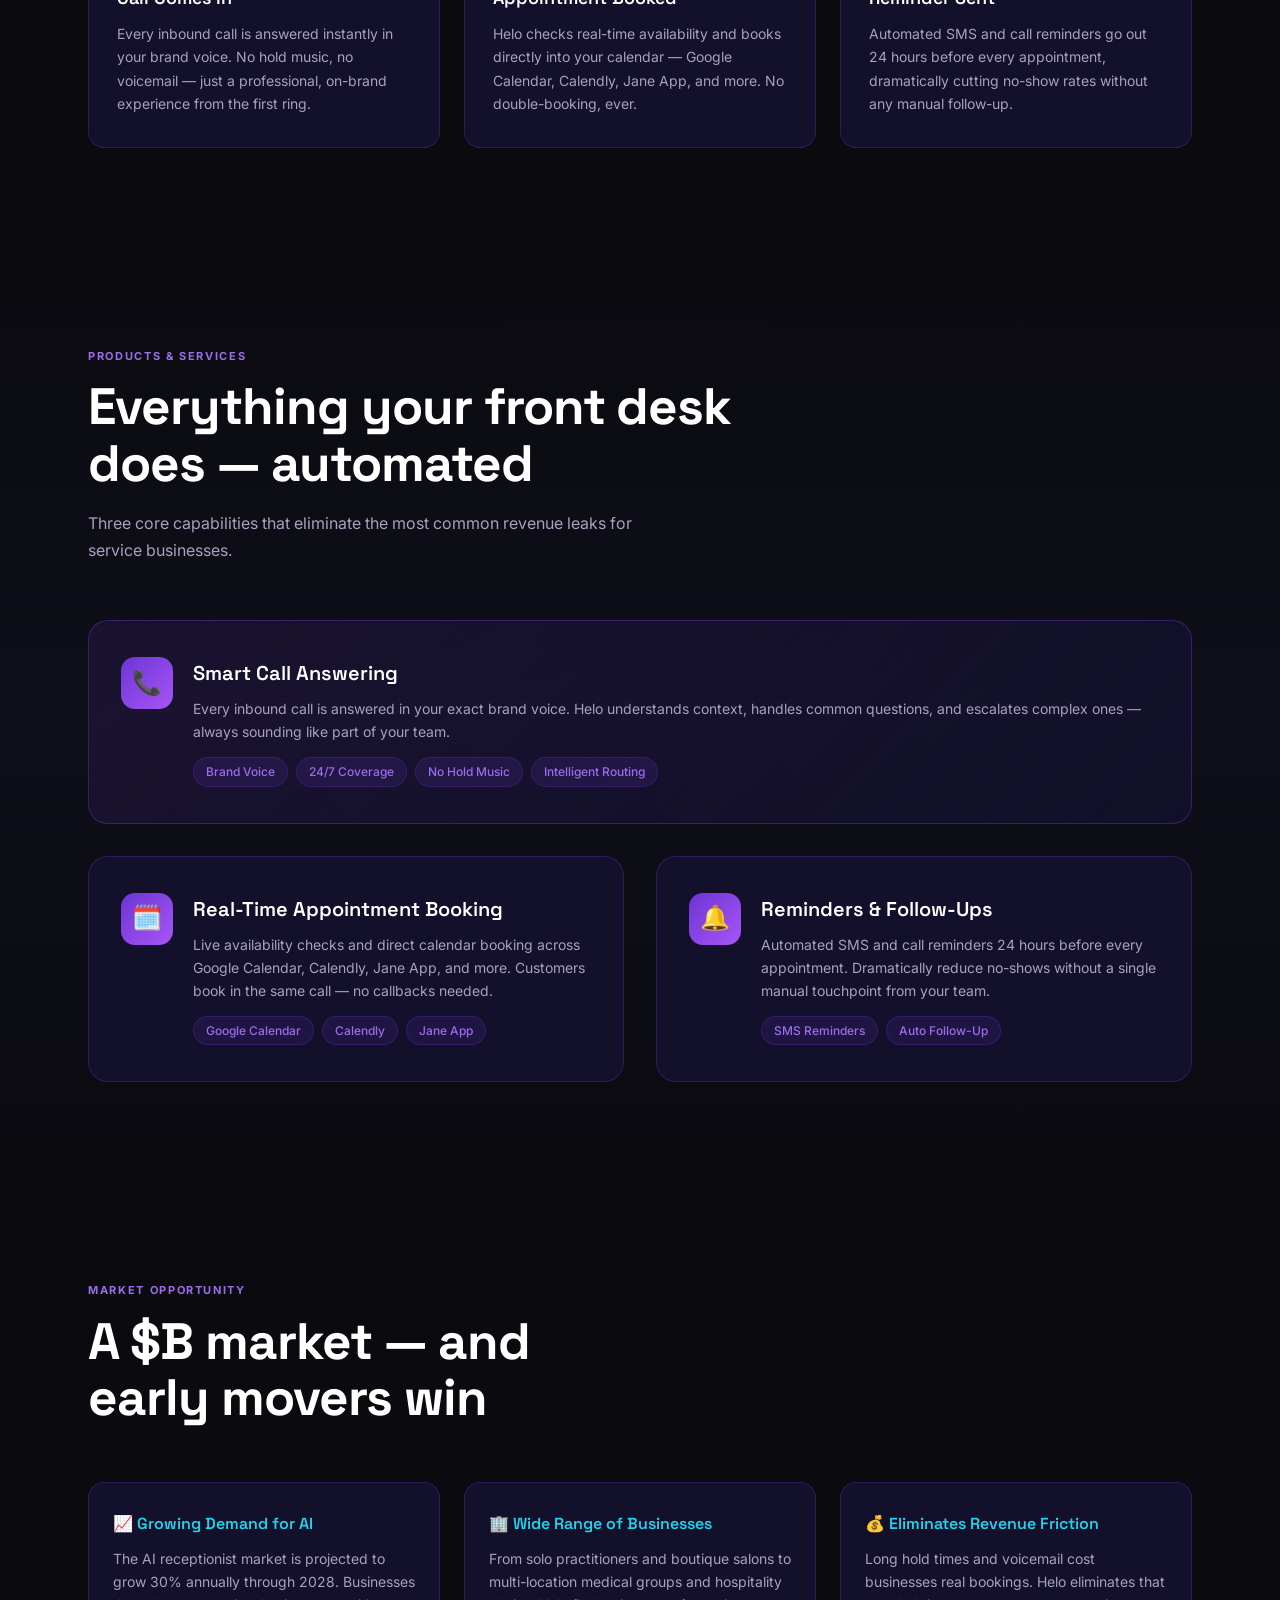
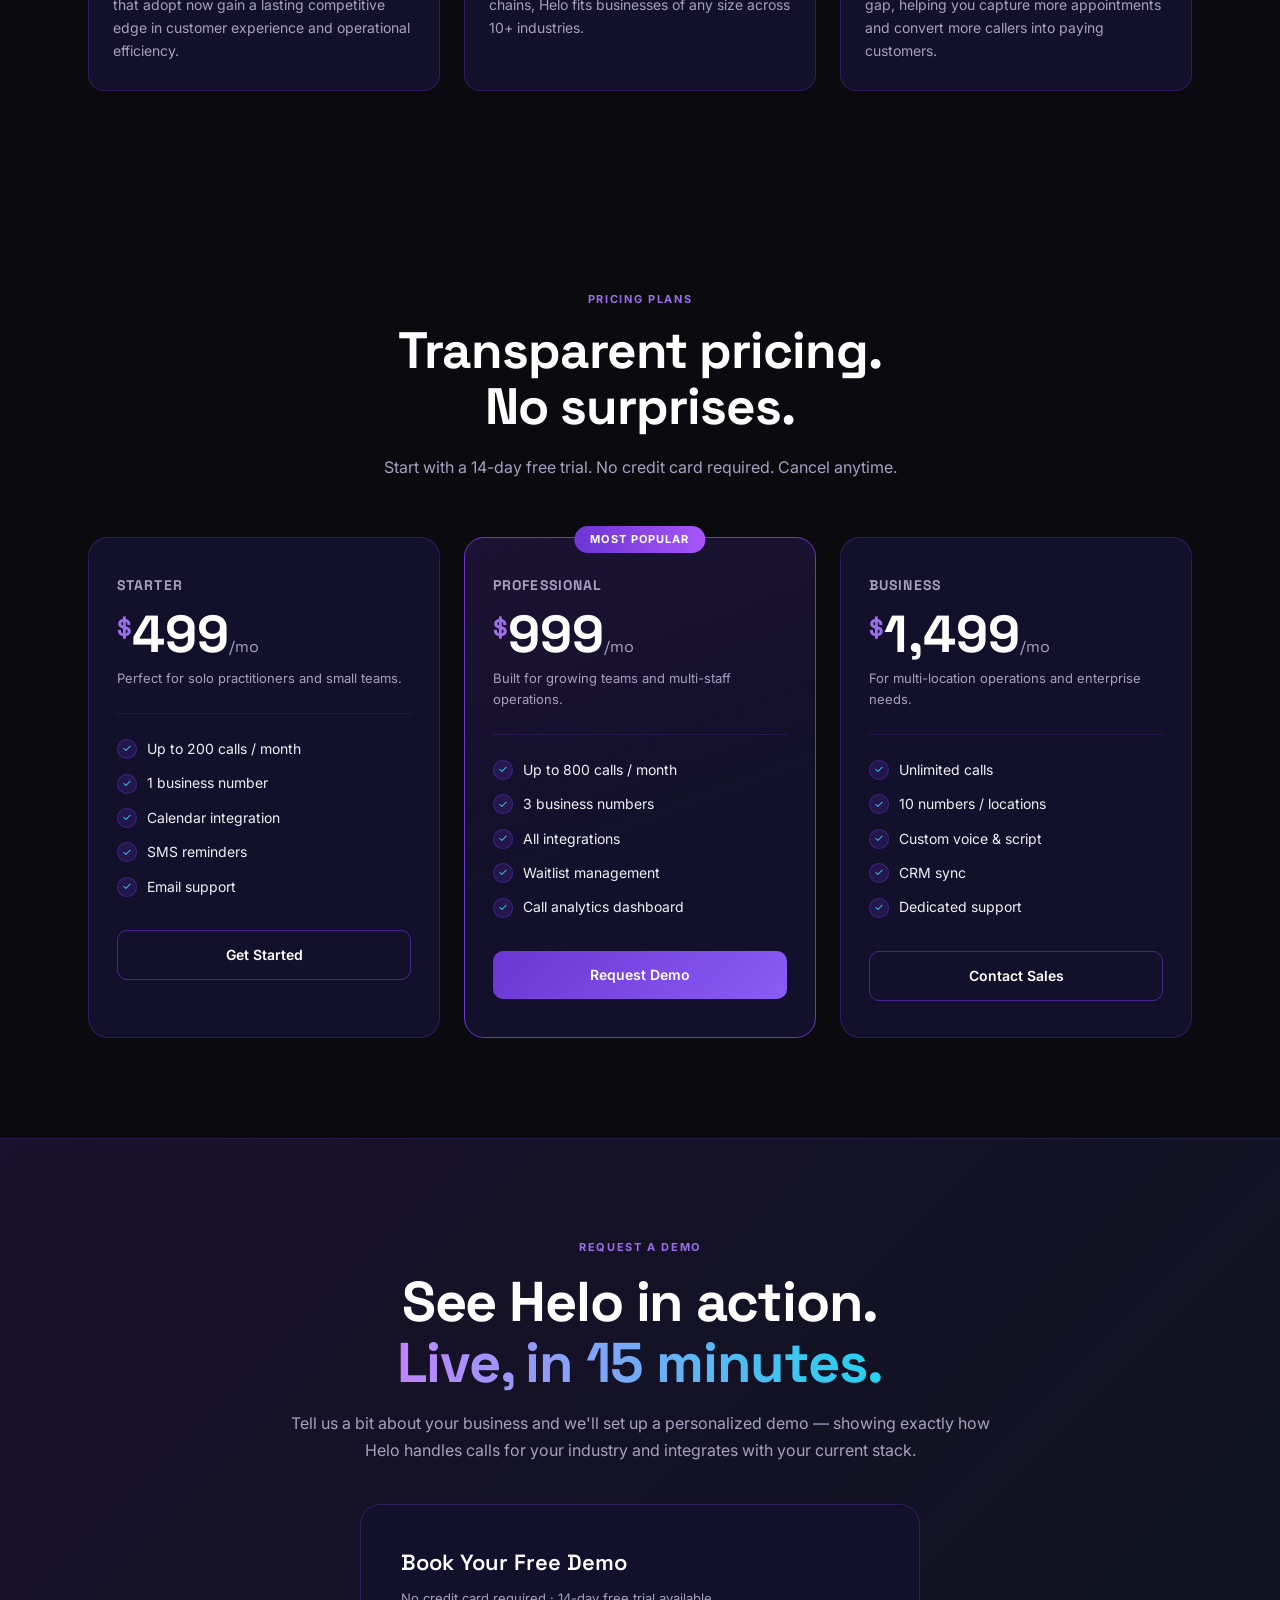
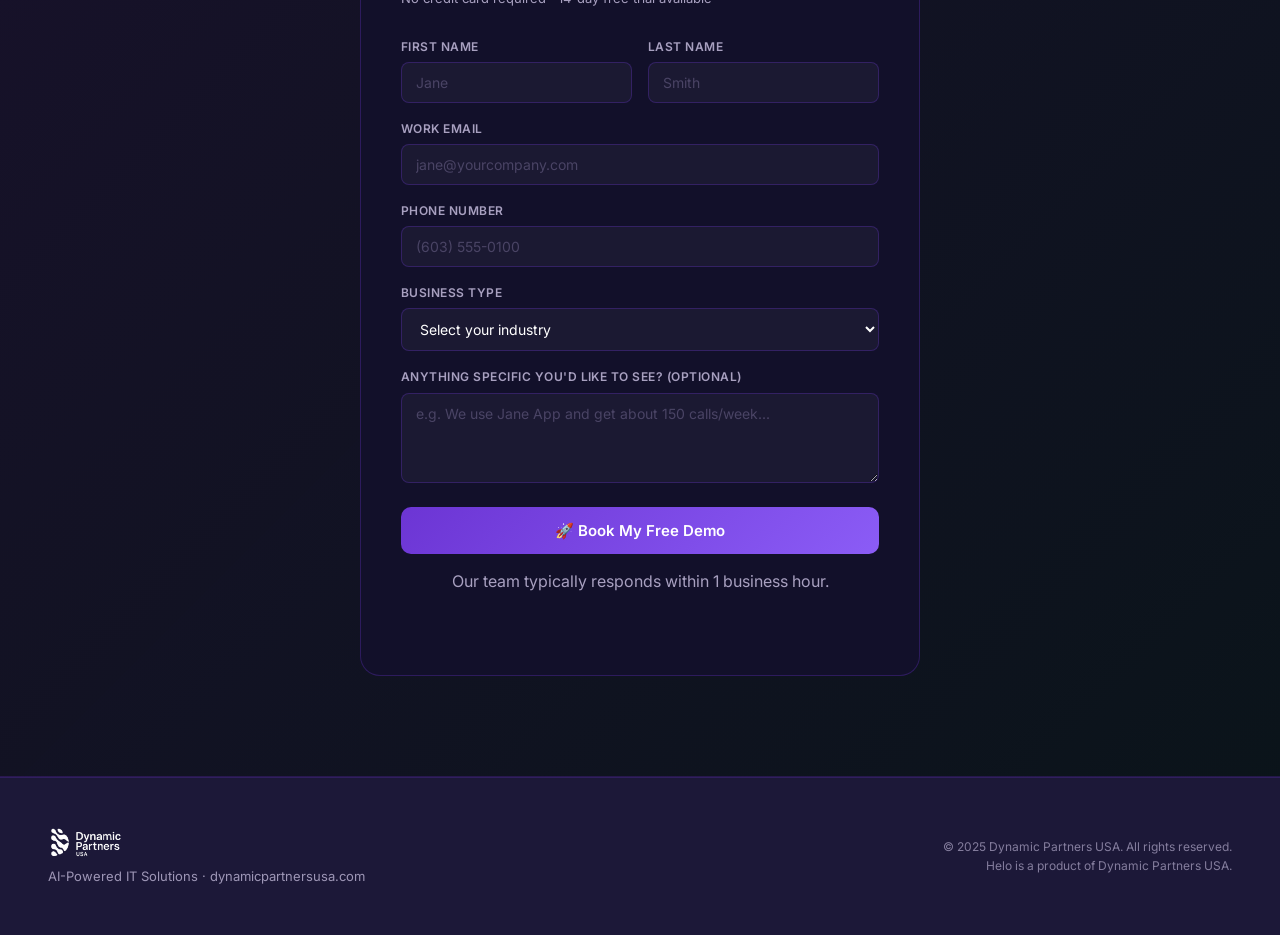
==== commit fc4e06fd: "Replace helo.html with helo_v4_10.html layout and restore white logo and scroll-to-top navigation" ====
--- a/helo.html
+++ b/helo.html
@@ -21,20 +21,35 @@
       --cyan: #22d3ee;
       --cyan-dim: #0ea5e9;
       --white: #ffffff;
+      --ink: #ffffff;
       --gray-1: #f1f0f5;
       --gray-2: #a8a0c0;
       --gray-3: #4a4465;
       --card-bg: #12102a;
       --card-border: rgba(108,53,212,0.3);
+      --nav-bg: #1c1838;
+      --footer-bg: #1c1838;
+      --footer-text: #c9c0e0;
       --font-head: 'Space Grotesk', sans-serif;
       --font-body: 'Inter', sans-serif;
     }
 
     html { scroll-behavior: smooth; }
 
+    html {
+      width: 100%;
+      margin: 0;
+      padding: 0;
+      background: var(--bg);
+      overflow-x: hidden;
+    }
+
     body {
+      width: 100%;
+      margin: 0;
+      padding: 0;
       background: var(--bg);
-      color: var(--white);
+      color: var(--ink);
       font-family: var(--font-body);
       line-height: 1.6;
       overflow-x: hidden;
@@ -49,9 +64,9 @@
       align-items: center;
       justify-content: space-between;
       padding: 18px 48px;
-      background: rgba(10,10,15,0.85);
+      background: rgba(28,24,56,0.9);
       backdrop-filter: blur(16px);
-      border-bottom: 1px solid rgba(108,53,212,0.15);
+      border-bottom: 1px solid rgba(108,53,212,0.25);
     }
 
     .nav-logo {
@@ -69,7 +84,7 @@
       font-family: var(--font-head);
       font-size: 14px;
       font-weight: 600;
-      color: var(--white);
+      color: var(--ink);
       line-height: 1.2;
     }
 
@@ -142,6 +157,9 @@
     /* ── HERO ── */
     .hero {
       min-height: 100vh;
+      width: 100%;
+      max-width: 100%;
+      margin: 0;
       display: flex;
       align-items: center;
       justify-content: center;
@@ -311,7 +329,7 @@
     }
 
     .hero-phone-badge strong {
-      color: var(--white);
+      color: var(--ink);
       font-weight: 600;
     }
 
@@ -341,7 +359,7 @@
       font-family: var(--font-head);
       font-size: 38px;
       font-weight: 700;
-      color: var(--white);
+      color: var(--ink);
       line-height: 1;
       margin-bottom: 6px;
     }
@@ -522,7 +540,7 @@
       font-size: 20px;
       font-weight: 600;
       margin-bottom: 8px;
-      color: var(--white);
+      color: var(--ink);
     }
 
     .feature-card p {
@@ -607,7 +625,7 @@
       font-family: var(--font-head);
       font-size: 52px;
       font-weight: 700;
-      color: var(--white);
+      color: var(--ink);
       line-height: 1;
       margin-bottom: 4px;
     }
@@ -751,7 +769,7 @@
       font-size: 22px;
       font-weight: 600;
       margin-bottom: 6px;
-      color: var(--white);
+      color: var(--ink);
     }
 
     .demo-form .form-sub {
@@ -837,14 +855,15 @@
 
     /* ── FOOTER ── */
     footer {
-      border-top: 1px solid rgba(108,53,212,0.15);
+      border-top: 1px solid rgba(108,53,212,0.25);
       padding: 48px;
       display: flex;
       align-items: center;
       justify-content: space-between;
       flex-wrap: wrap;
       gap: 24px;
-      background: var(--bg2);
+      background: var(--footer-bg);
+      color: var(--footer-text);
     }
 
     .footer-brand {
@@ -859,47 +878,22 @@
       gap: 10px;
     }
 
-    .footer-logo-mark {
-      width: 32px; height: 32px;
-      background: linear-gradient(135deg, var(--purple-bright), #a855f7);
-      border-radius: 8px;
-      display: flex;
-      align-items: center;
-      justify-content: center;
-      font-size: 16px;
-      font-weight: 700;
-      font-family: var(--font-head);
-    }
-
-    .footer-logo-text {
-      font-family: var(--font-head);
-      font-size: 15px;
-      font-weight: 600;
+    .dp-footer-logo {
+      height: 34px;
+      width: auto;
+      display: block;
     }
 
     .footer-tagline {
       font-size: 13px;
-      color: var(--gray-2);
-    }
-
-    .footer-links {
-      display: flex;
-      gap: 32px;
-      flex-wrap: wrap;
-    }
-
-    .footer-links a {
-      color: var(--gray-2);
-      text-decoration: none;
-      font-size: 13px;
-      transition: color 0.2s;
-    }
-
-    .footer-links a:hover { color: var(--white); }
+      color: var(--footer-text);
+      opacity: 0.75;
+    }
 
     .footer-right {
       font-size: 12px;
-      color: var(--gray-3);
+      color: var(--footer-text);
+      opacity: 0.6;
       text-align: right;
     }
 
@@ -932,6 +926,291 @@
     .form-success p {
       font-size: 14px;
       color: var(--gray-2);
+    }
+
+    /* ── DEMO FAB WIDGET ── */
+    .demo-widget {
+      position: fixed;
+      bottom: 28px;
+      right: 28px;
+      z-index: 500;
+      display: flex;
+      align-items: flex-end;
+      gap: 14px;
+    }
+
+    .demo-fab-wrap {
+      position: relative;
+      width: 64px;
+      height: 64px;
+      flex-shrink: 0;
+    }
+
+    .demo-fab-ring {
+      position: absolute;
+      inset: 0;
+      border-radius: 50%;
+      border: 2px solid var(--purple-bright);
+      animation: fabPulse 2.4s ease-out infinite;
+    }
+
+    .demo-fab-ring.delay {
+      animation-delay: 0.8s;
+    }
+
+    @keyframes fabPulse {
+      0%   { transform: scale(1);   opacity: 0.7; }
+      80%  { transform: scale(1.7); opacity: 0; }
+      100% { transform: scale(1.7); opacity: 0; }
+    }
+
+    .demo-fab {
+      position: relative;
+      width: 64px;
+      height: 64px;
+      border-radius: 50%;
+      background: linear-gradient(135deg, var(--purple-bright), #a855f7);
+      border: none;
+      cursor: pointer;
+      display: flex;
+      align-items: center;
+      justify-content: center;
+      font-size: 28px;
+      box-shadow: 0 6px 24px rgba(108,53,212,0.5);
+      transition: transform 0.2s, box-shadow 0.2s;
+      animation: fabBob 3s ease-in-out infinite;
+    }
+
+    .demo-fab:hover {
+      transform: scale(1.08);
+      box-shadow: 0 8px 30px rgba(108,53,212,0.65);
+    }
+
+    @keyframes fabBob {
+      0%, 100% { transform: translateY(0); }
+      50%      { transform: translateY(-6px); }
+    }
+
+    .demo-bubble {
+      position: relative;
+      max-width: 250px;
+      background: var(--card-bg);
+      border: 1px solid var(--card-border);
+      border-radius: 16px 16px 4px 16px;
+      padding: 14px 18px 16px;
+      box-shadow: 0 10px 36px rgba(0,0,0,0.4);
+      animation: bubbleIn 0.4s ease 1.2s both;
+      opacity: 0;
+    }
+
+    @keyframes bubbleIn {
+      from { opacity: 0; transform: translateY(10px) scale(0.92); }
+      to   { opacity: 1; transform: translateY(0) scale(1); }
+    }
+
+    .demo-bubble-close {
+      position: absolute;
+      top: 6px;
+      right: 8px;
+      background: none;
+      border: none;
+      color: var(--gray-2);
+      font-size: 16px;
+      line-height: 1;
+      cursor: pointer;
+      padding: 4px;
+    }
+
+    .demo-bubble-close:hover { color: var(--white); }
+
+    .demo-bubble-eyebrow {
+      font-size: 10px;
+      font-weight: 700;
+      letter-spacing: 0.08em;
+      text-transform: uppercase;
+      color: var(--purple-light);
+      margin-bottom: 6px;
+    }
+
+    .demo-bubble p {
+      font-size: 13.5px;
+      color: var(--white);
+      line-height: 1.5;
+      margin-bottom: 12px;
+    }
+
+    .demo-bubble-cta {
+      display: inline-flex;
+      align-items: center;
+      gap: 6px;
+      background: linear-gradient(135deg, var(--purple-bright), #a855f7);
+      color: #fff;
+      text-decoration: none;
+      font-size: 13px;
+      font-weight: 600;
+      padding: 8px 14px;
+      border-radius: 8px;
+      transition: opacity 0.2s, transform 0.15s;
+    }
+
+    .demo-bubble-cta:hover { opacity: 0.92; transform: translateY(-1px); }
+
+    .demo-widget.hidden { display: none; }
+
+    /* ── DEMO MODAL (iframe) ── */
+    .demo-modal-overlay {
+      position: fixed;
+      inset: 0;
+      z-index: 1000;
+      background: rgba(5,4,12,0.75);
+      backdrop-filter: blur(4px);
+      display: none;
+      align-items: center;
+      justify-content: center;
+      padding: 24px;
+    }
+
+    .demo-modal-overlay.open {
+      display: flex;
+      animation: modalFadeIn 0.25s ease;
+    }
+
+    @keyframes modalFadeIn {
+      from { opacity: 0; }
+      to   { opacity: 1; }
+    }
+
+    .demo-modal {
+      position: relative;
+      width: 100%;
+      max-width: 1000px;
+      height: 88vh;
+      background: var(--card-bg);
+      border: 1px solid var(--card-border);
+      border-radius: 16px;
+      overflow: hidden;
+      box-shadow: 0 20px 60px rgba(0,0,0,0.5);
+      display: flex;
+      flex-direction: column;
+      animation: modalPopIn 0.3s ease;
+    }
+
+    @keyframes modalPopIn {
+      from { opacity: 0; transform: scale(0.96) translateY(12px); }
+      to   { opacity: 1; transform: scale(1) translateY(0); }
+    }
+
+    .demo-modal-bar {
+      display: flex;
+      align-items: center;
+      justify-content: space-between;
+      padding: 12px 18px;
+      border-bottom: 1px solid rgba(108,53,212,0.2);
+      background: rgba(28,24,56,0.9);
+      flex-shrink: 0;
+    }
+
+    .demo-modal-title {
+      display: flex;
+      align-items: center;
+      gap: 10px;
+      font-family: var(--font-head);
+      font-size: 14px;
+      font-weight: 600;
+      color: var(--white);
+    }
+
+    .demo-modal-dot {
+      width: 8px; height: 8px;
+      background: var(--cyan);
+      border-radius: 50%;
+      flex-shrink: 0;
+      animation: pulse 2s ease-in-out infinite;
+    }
+
+    .demo-modal-actions {
+      display: flex;
+      align-items: center;
+      gap: 8px;
+    }
+
+    .demo-modal-openTab {
+      font-size: 12px;
+      color: var(--gray-2);
+      text-decoration: none;
+      padding: 6px 10px;
+      border-radius: 6px;
+      border: 1px solid rgba(108,53,212,0.3);
+      transition: color 0.2s, border-color 0.2s;
+    }
+
+    .demo-modal-openTab:hover {
+      color: var(--white);
+      border-color: var(--purple-bright);
+    }
+
+    .demo-modal-close {
+      width: 30px; height: 30px;
+      border-radius: 50%;
+      border: none;
+      background: rgba(108,53,212,0.15);
+      color: var(--white);
+      font-size: 15px;
+      cursor: pointer;
+      display: flex;
+      align-items: center;
+      justify-content: center;
+      transition: background 0.2s;
+    }
+
+    .demo-modal-close:hover { background: rgba(108,53,212,0.35); }
+
+    .demo-modal-body {
+      flex: 1;
+      position: relative;
+      background: #0a0a0f;
+    }
+
+    .demo-modal-body iframe {
+      width: 100%;
+      height: 100%;
+      border: none;
+      display: block;
+    }
+
+    .demo-modal-loading {
+      position: absolute;
+      inset: 0;
+      display: flex;
+      align-items: center;
+      justify-content: center;
+      flex-direction: column;
+      gap: 14px;
+      color: var(--gray-2);
+      font-size: 13px;
+      background: #0a0a0f;
+    }
+
+    .demo-modal-spinner {
+      width: 32px; height: 32px;
+      border: 3px solid rgba(108,53,212,0.25);
+      border-top-color: var(--purple-bright);
+      border-radius: 50%;
+      animation: spin 0.8s linear infinite;
+    }
+
+    @keyframes spin { to { transform: rotate(360deg); } }
+
+    @media (max-width: 768px) {
+      .demo-modal-overlay { padding: 0; }
+      .demo-modal { height: 100vh; max-width: 100%; border-radius: 0; }
+    }
+
+    @media (max-width: 768px) {
+      .demo-widget { bottom: 18px; right: 18px; }
+      .demo-fab, .demo-fab-wrap { width: 56px; height: 56px; }
+      .demo-fab { font-size: 24px; }
+      .demo-bubble { max-width: 200px; padding: 12px 16px 14px; }
     }
 
     /* ── RESPONSIVE ── */
@@ -975,10 +1254,10 @@
   <!-- NAV -->
   <nav>
     <a href="https://dynamicpartnersusa.com" class="nav-logo">
-<img class="dp-real-logo" src="assets/logo-fr9D8u-a.svg" alt="Dynamic Partners USA Logo" />
+    <img class="dp-real-logo" src="assets/logo-white.svg" alt="Dynamic Partners USA Logo" />
     </a>
     <div class="nav-cta">
-      <a href="https://dynamicpartnersusa.com" class="nav-link">Home</a>
+      <a href="#" class="nav-link">Home</a>
       <a href="#features" class="nav-link">Features</a>
       <a href="#pricing" class="nav-link">Pricing</a>
       <a href="#demo" class="btn-primary btn-hero" style="padding:10px 20px;font-size:13px;">Request Demo</a>
@@ -1001,7 +1280,7 @@
       </p>
       <p class="hero-tagline">Simple, Smart, and Always On.</p>
       <div class="hero-actions">
-        <a href="#demo" class="btn-primary btn-hero">🎯 Request a Free Demo</a>
+        <a href="#demo" class="btn-primary btn-hero">Request a Free Demo</a>
         <a href="#features" class="btn-outline btn-hero">See How It Works</a>
       </div>
 
@@ -1264,7 +1543,7 @@
         <div class="success-icon">✓</div>
         <h4>You're all set!</h4>
         <p>We'll reach out within 1 business hour to confirm your demo time.<br>
-        Questions? Call us at <strong style="color:var(--white)">(603) 531-1389</strong></p>
+        Questions? Call us at <strong style="color:var(--ink)">(603) 531-1389</strong></p>
       </div>
     </div>
   </div>
@@ -1273,7 +1552,7 @@
   <footer>
     <div class="footer-brand">
       <div class="footer-logo">
-        <img class="dp-real-logo" src="assets/logo-fr9D8u-a.svg" alt="Dynamic Partners USA Logo" />
+        <img class="dp-footer-logo" src="assets/logo-white.svg" alt="Dynamic Partners USA Logo" />
       </div>
       <p class="footer-tagline">AI-Powered IT Solutions · dynamicpartnersusa.com</p>
     </div>
@@ -1283,6 +1562,48 @@
       Helo is a product of Dynamic Partners USA.
     </div>
   </footer>
+
+  <!-- DEMO FAB WIDGET -->
+  <div class="demo-widget" id="demoWidget">
+    <div class="demo-bubble" id="demoBubble">
+      <button class="demo-bubble-close" id="demoBubbleClose" aria-label="Close">✕</button>
+      <div class="demo-bubble-eyebrow">Live Demo</div>
+      <p>👋 Curious how Helo sounds? Try the live voice demo right now.</p>
+      <a href="#" class="demo-bubble-cta" onclick="openDemoModal(event)">
+        🎙️ Try the Demo
+      </a>
+    </div>
+    <div class="demo-fab-wrap">
+      <div class="demo-fab-ring"></div>
+      <div class="demo-fab-ring delay"></div>
+      <button class="demo-fab" id="demoFab" aria-label="Try the Helo demo" onclick="openDemoModal(event)">
+        🎙️
+      </button>
+    </div>
+  </div>
+
+  <!-- DEMO MODAL -->
+  <div class="demo-modal-overlay" id="demoModalOverlay">
+    <div class="demo-modal">
+      <div class="demo-modal-bar">
+        <div class="demo-modal-title">
+          <span class="demo-modal-dot"></span>
+          Helo Live Demo
+        </div>
+        <div class="demo-modal-actions">
+          <a href="https://demo.dynamicpartnersusa.com/helo" target="_blank" rel="noopener" class="demo-modal-openTab">Open in new tab ↗</a>
+          <button class="demo-modal-close" id="demoModalClose" aria-label="Close demo">✕</button>
+        </div>
+      </div>
+      <div class="demo-modal-body">
+        <div class="demo-modal-loading" id="demoModalLoading">
+          <div class="demo-modal-spinner"></div>
+          Loading live demo…
+        </div>
+        <iframe id="demoModalIframe" src="" title="Helo Live Demo" allow="microphone"></iframe>
+      </div>
+    </div>
+  </div>
 
   <script>
     function submitDemo() {
@@ -1317,6 +1638,71 @@
         }
       });
     });
+
+    // ── DEMO FAB WIDGET ──
+    (function () {
+      const bubble = document.getElementById('demoBubble');
+      const closeBtn = document.getElementById('demoBubbleClose');
+      const DISMISS_KEY = 'helo_demo_bubble_dismissed';
+
+      // Hide the speech bubble (but keep the floating button) once dismissed,
+      // and remember that for the rest of this browser session.
+      if (sessionStorage.getItem(DISMISS_KEY) === '1' && bubble) {
+        bubble.style.display = 'none';
+      }
+
+      if (closeBtn && bubble) {
+        closeBtn.addEventListener('click', function () {
+          bubble.style.display = 'none';
+          sessionStorage.setItem(DISMISS_KEY, '1');
+        });
+      }
+    })();
+
+    // ── DEMO MODAL (iframe) ──
+    const DEMO_URL = 'https://demo.dynamicpartnersusa.com/helo';
+    const demoOverlay = document.getElementById('demoModalOverlay');
+    const demoIframe = document.getElementById('demoModalIframe');
+    const demoLoading = document.getElementById('demoModalLoading');
+    const demoModalClose = document.getElementById('demoModalClose');
+
+    function openDemoModal(e) {
+      if (e) e.preventDefault();
+      // Lazy-load the iframe src only on first open
+      if (!demoIframe.src) {
+        demoIframe.src = DEMO_URL;
+      }
+      demoLoading.style.display = 'flex';
+      demoOverlay.classList.add('open');
+      document.body.style.overflow = 'hidden';
+    }
+
+    function closeDemoModal() {
+      demoOverlay.classList.remove('open');
+      document.body.style.overflow = '';
+    }
+
+    demoIframe.addEventListener('load', function () {
+      demoLoading.style.display = 'none';
+    });
+
+    if (demoModalClose) {
+      demoModalClose.addEventListener('click', closeDemoModal);
+    }
+
+    // Close when clicking the dark overlay (outside the modal card)
+    if (demoOverlay) {
+      demoOverlay.addEventListener('click', function (e) {
+        if (e.target === demoOverlay) closeDemoModal();
+      });
+    }
+
+    // Close on Escape key
+    document.addEventListener('keydown', function (e) {
+      if (e.key === 'Escape' && demoOverlay.classList.contains('open')) {
+        closeDemoModal();
+      }
+    });
   </script>
 
 </body>
